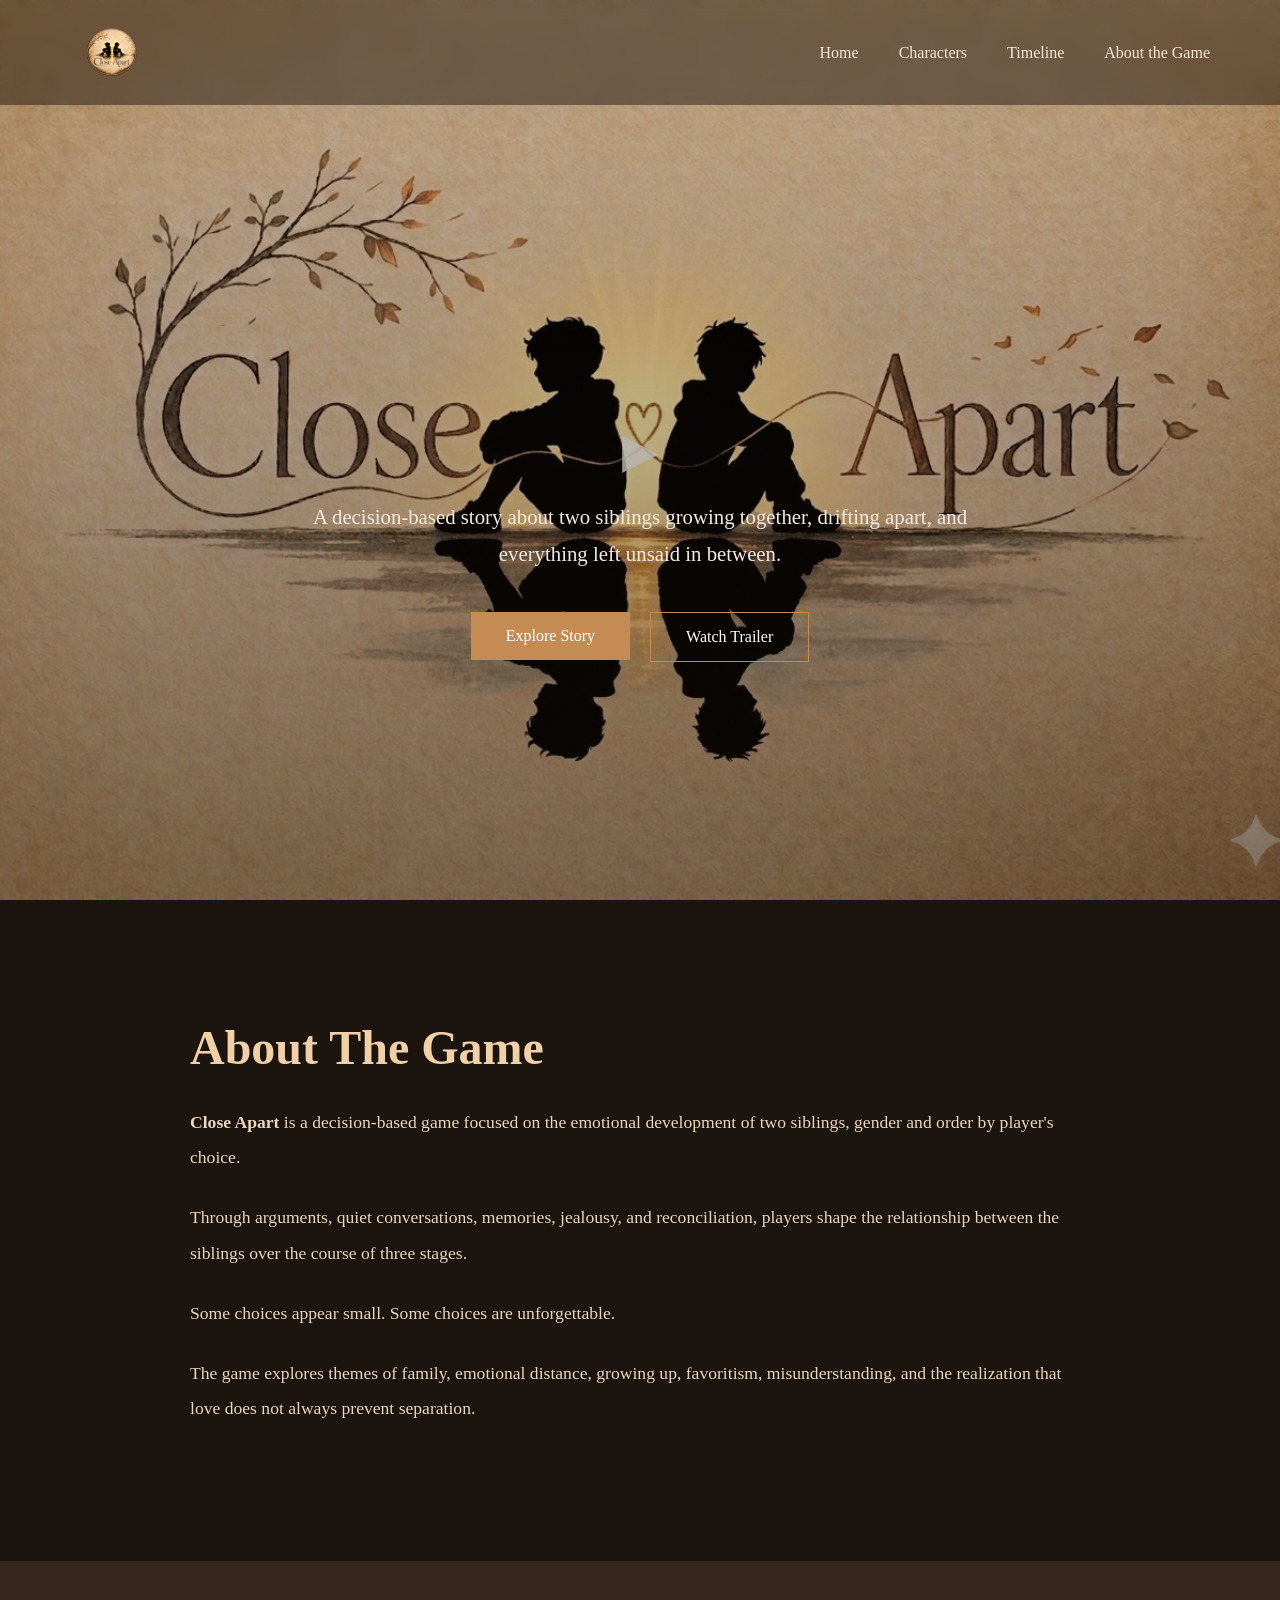
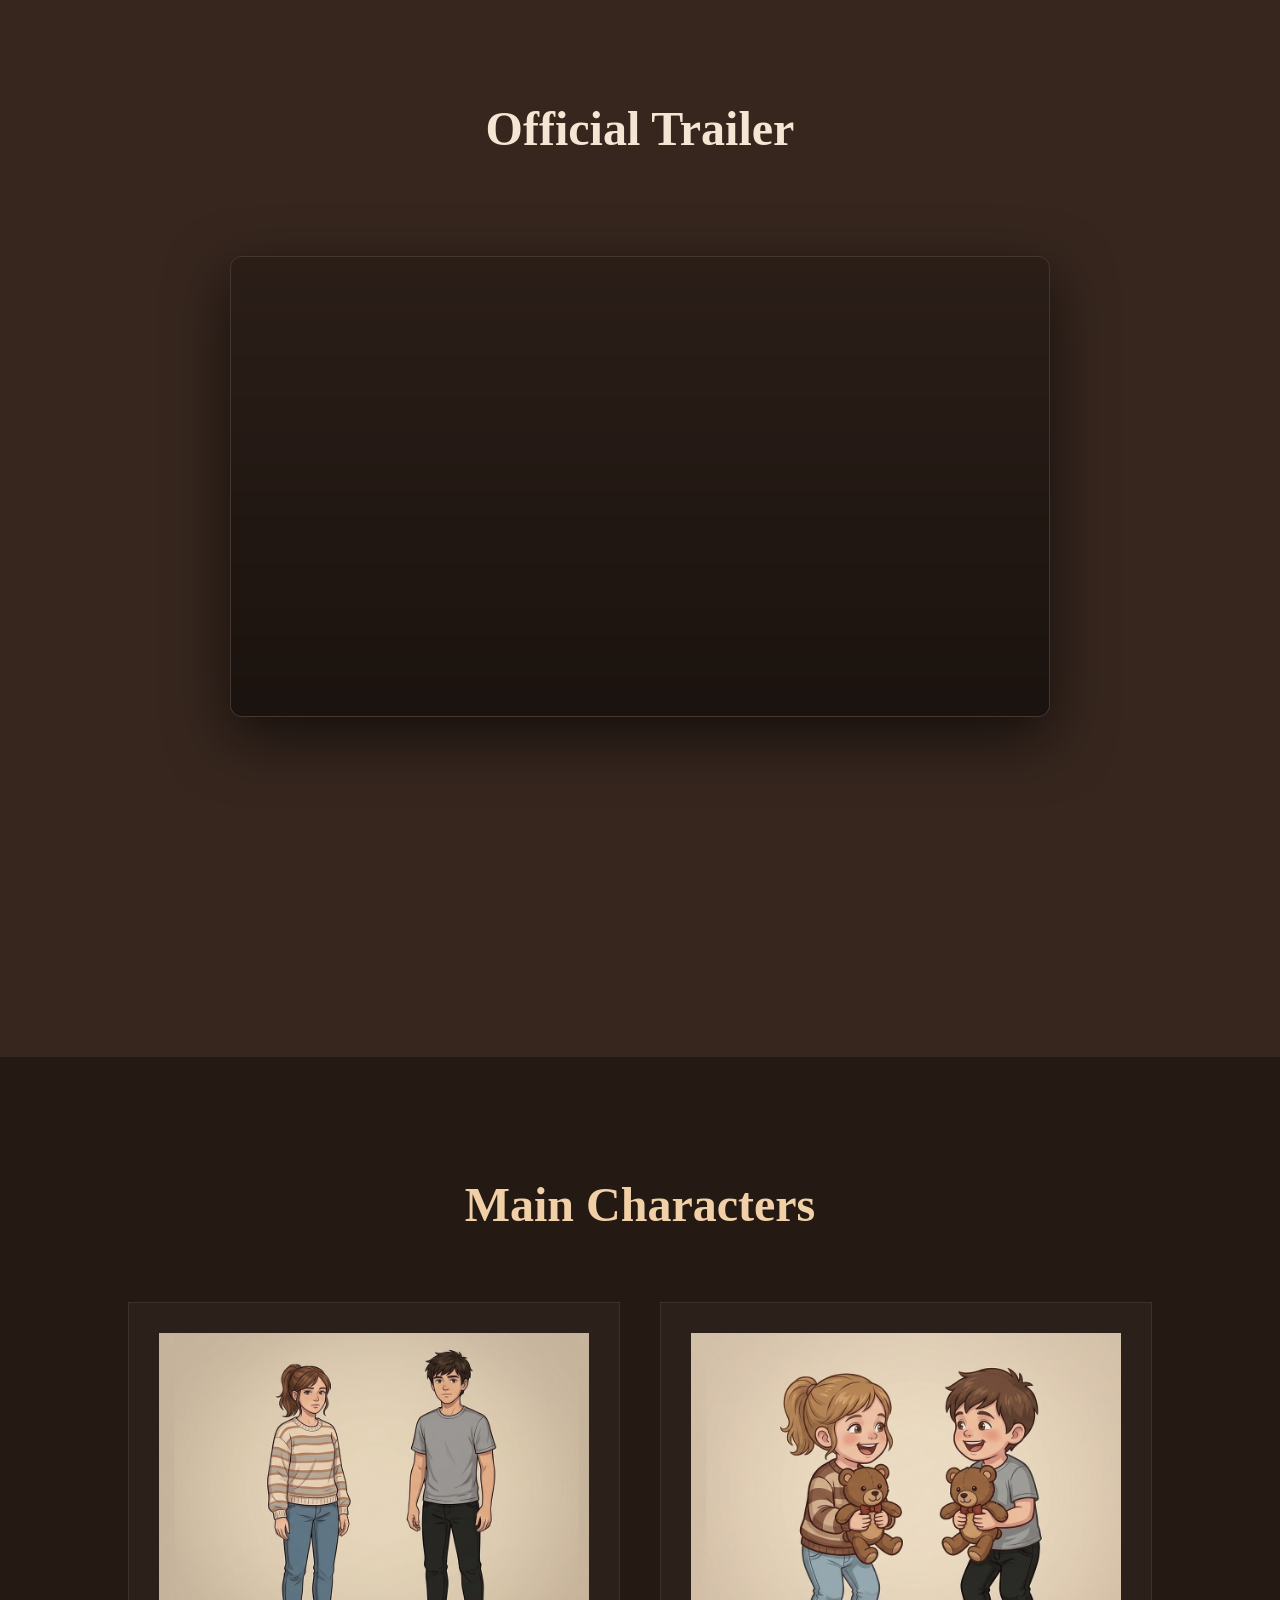
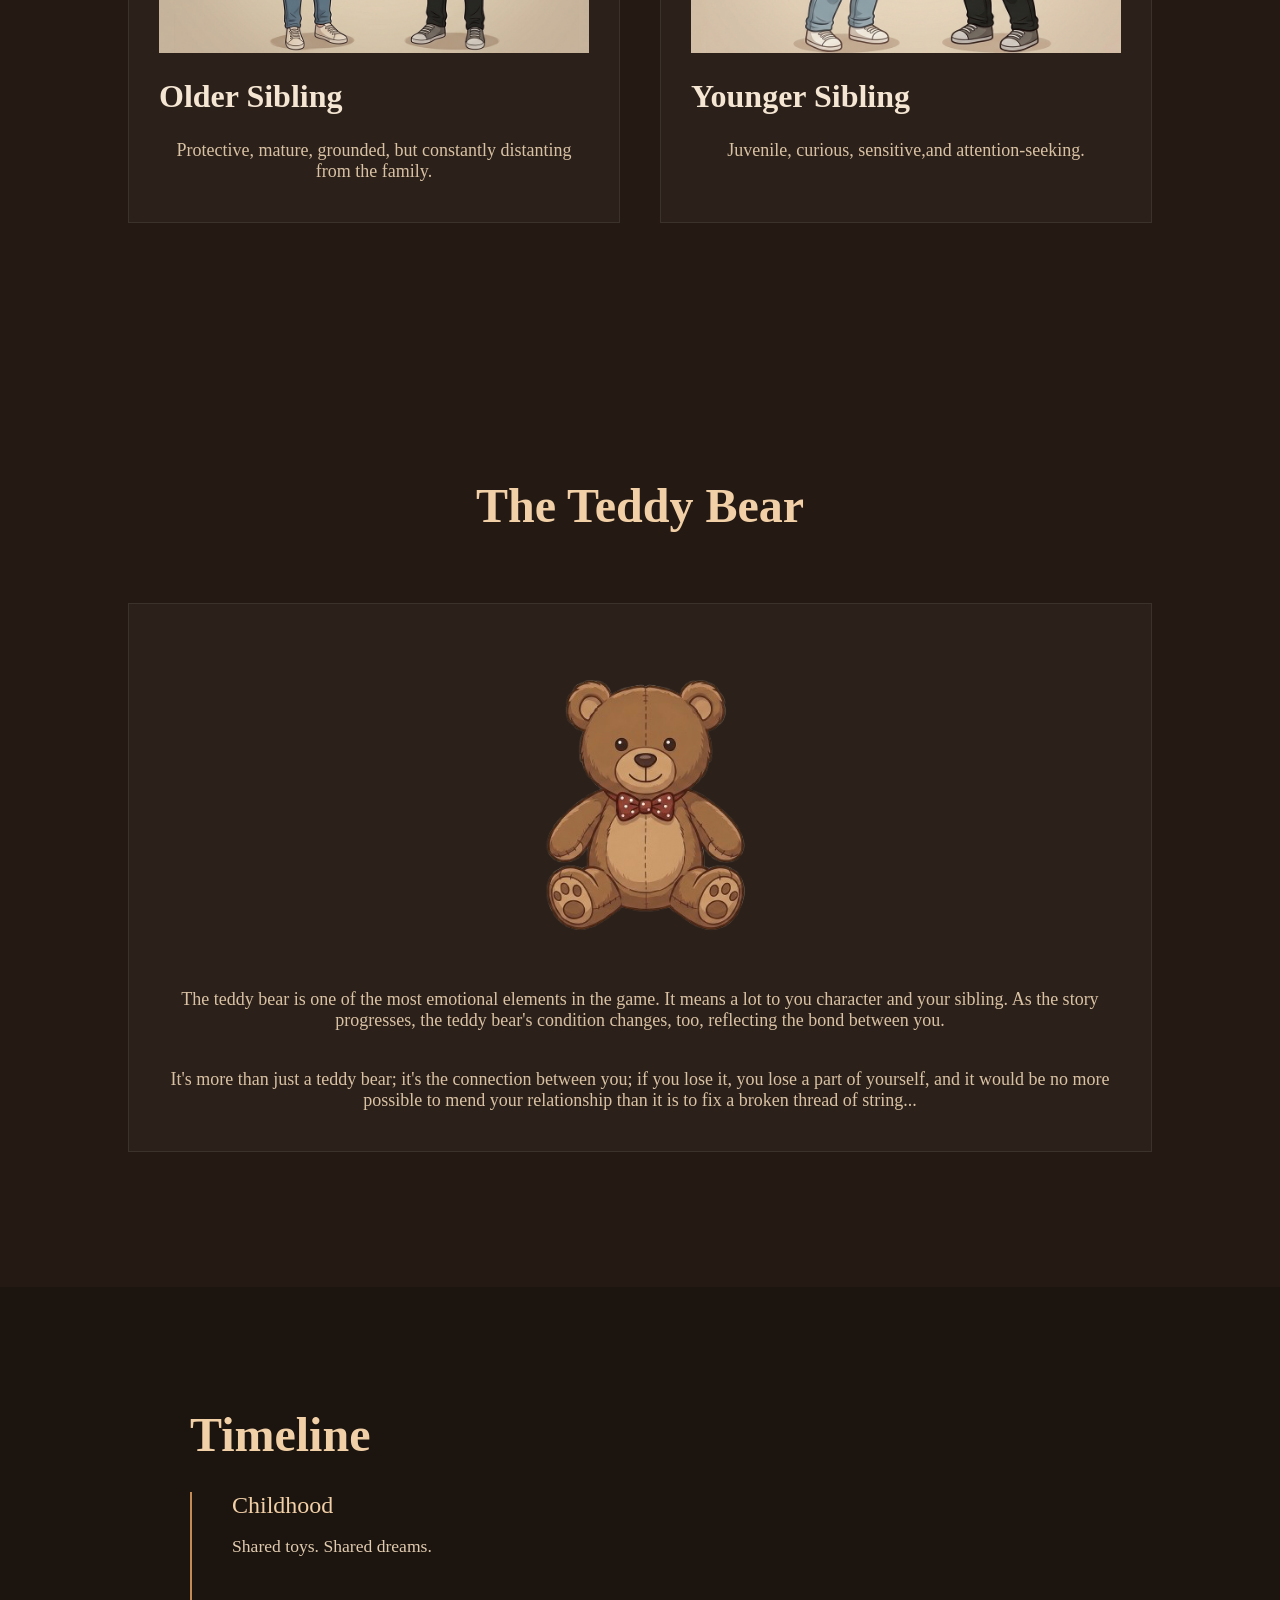
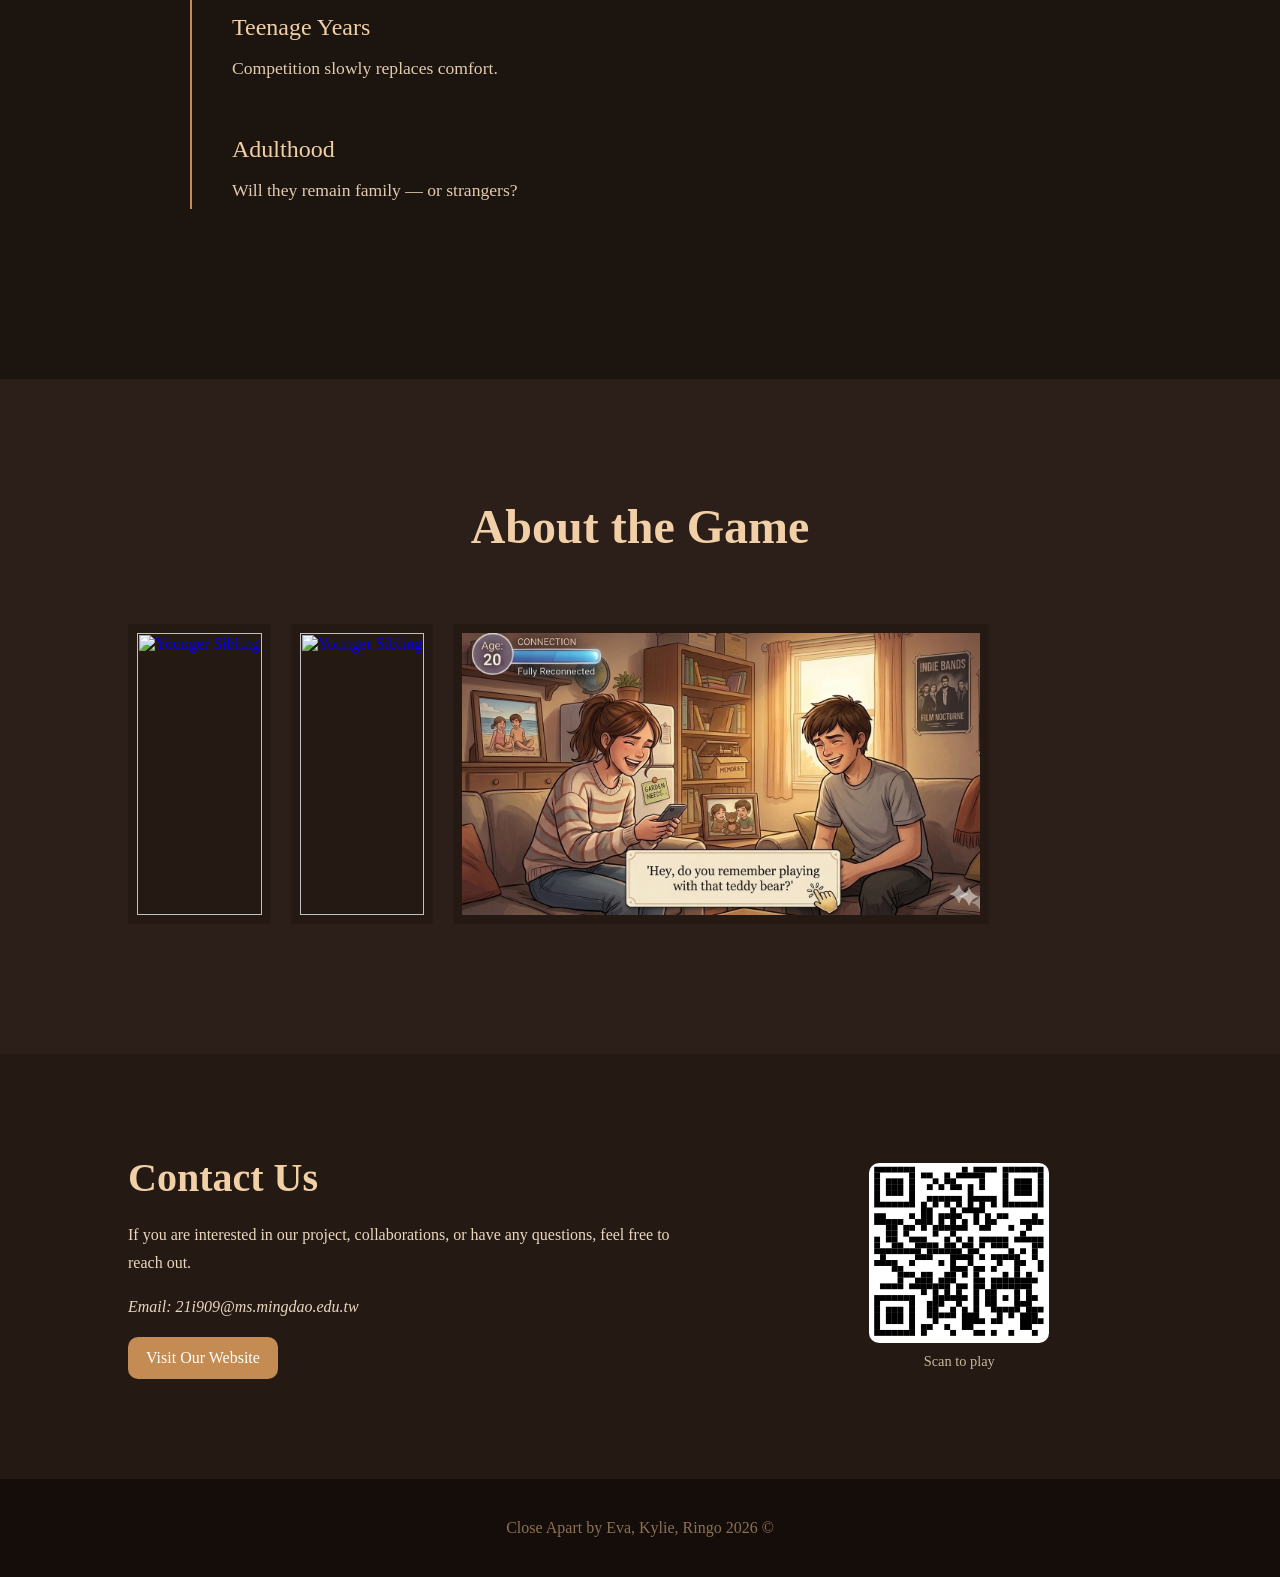
==== index.html @ 7a486426 "Fresh start" ====
<html>
<head>
    <title>Close Apart | A Dream Work</title>
    <link href="css/main.css" rel="stylesheet">
</head>

<body>

    <!-- Navigation -->

    <header>

        <nav class="navbar">

            <div class="logo">
                <img src="images/logo.png" alt="Close Apart" id="logoimage" />
            </div>

            <ul class="nav-links">
                <li><a href="index.html">Home</a></li>
                <li><a href="Characters.html">Characters</a></li>
                <li><a href="Timeline.html">Timeline</a></li>
                <li><a href="Gallery.html">About the Game</a></li>
            </ul>

        </nav>

    </header>


    <!-- Hero Section -->

    <section class="hero">

        <!-- Banner Background -->
            <img src="images/Home-Banner.png" alt="Close Apart Banner" id="hero-img">

        <div class="hero-overlay"></div>

        <div class="hero-content">

            <p id="p1">
                A decision-based story about two siblings growing together,
                drifting apart, and everything left unsaid in between.
            </p1>

            <div class="hero-buttons">
                <a href="Characters.html">
                    <button>Explore Story</button>
                </a>
                <a href="#trailer-section">
                    <button class="secondary-button">Watch Trailer</button>
                </a>
            </div>

        </div>

    </section>


    <!-- About Section -->

    <section class="about-section" id="about">

        <div class="section-content">

            <h2>About The Game</h2>

            <p>
                <strong>Close Apart</strong> is a decision-based game focused
                on the emotional development of two siblings, gender and order by player's choice.
            </p>

            <p>
                Through arguments, quiet conversations, memories, jealousy,
                and reconciliation, players shape the relationship between
                the siblings over the course of three stages.
            </p>

            <p>
                Some choices appear small.
                Some choices are unforgettable.
            </p>

            <p>
                The game explores themes of family, emotional distance,
                growing up, favoritism, misunderstanding, and the
                realization that love does not always prevent separation.
            </p>

        </div>

    </section>

     <!-- Trailer Section -->

    <section class="trailer-section">
        <section id="trailer-section">  

        <div class="trailer-section-title">
            <h2>Official Trailer</h2>
        </div>

        <div class="trailer-placeholder">
            <iframe 
                src="https://www.youtube.com/embed/hvcnCkybWXM?autoplay=1&mute=1&loop=1&playlist=hvcnCkybWXM"
                title="Close Apart Trailer"
                frameborder="0"
                allow="autoplay; fullscreen; encrypted-media"
                allowfullscreen>
            </iframe>
        </div>

        <div class="play-button">▶</div>
        </section>
    </section>


    <!-- Characters Section -->

    <section class="characters-section" id="characters">

        <div class="section-title">
            <h2>Main Characters</h2>
        </div>

        <div class="character-grid">

            <a href="Characters.html" class="character-card">
                <div class="character-image">
                    <img src="images/older-sibling.png" alt="Older Sibling" div id="siblingimages">
                </div>

                <h3>Older Sibling</h3>

                <p>
                    Protective, mature, grounded, but constantly distanting from the family.
                </p>
            </a>
            
            <a href="Characters.html" class="character-card">
                <div class="character-image">
                    <img src="images/younger-sibling.png" alt="Younger Sibling" id="siblingimages">
                </div>

                <h3>Younger Sibling</h3>

                <p>
                    Juvenile, curious, sensitive,and attention-seeking.
                </p>
            </a>
        </div>

    </section>

    <!-- Items Section -->

    <section class="characters-section" id="characters">

        <div class="section-title">
            <h2>The Teddy Bear</h2>
        </div>

        <div class="character-grid">

            <div class="character-card">
                <div class="character-image">
                    <img src="images/Teddy-bear.png" alt="Teddy Bear" id="teddybear">
                </div>

                <p>
                    The teddy bear is one of the most emotional elements in the game. It means a lot to you character and your sibling. 
                    As the story progresses, the teddy bear&apos;s condition changes, too, reflecting the bond between you. 
                
                </p>
                <br>
                <p>
                    It&apos;s more than just a teddy bear; it&apos;s the connection between you; if you lose it, you lose a part of yourself,
                    and it would be no more possible to mend your relationship than it is to fix a broken thread of string... 
                </p>
            </div>

        </div>

    </section>


    <!-- Timeline Section -->

    <section class="timeline-section" id="timeline">

        <div class="section-content">

            <h2>Timeline</h2>

            <div class="timeline-container">

                <div class="timeline-item">
                    <span>Childhood</span>
                    <p>Shared toys. Shared dreams.</p>
                </div>

                <div class="timeline-item">
                    <span>Teenage Years</span>
                    <p>Competition slowly replaces comfort.</p>
                </div>

                <div class="timeline-item">
                    <span>Adulthood</span>
                    <p>Will they remain family &mdash; or strangers?</p>
                </div>

            </div>

        </div>

    </section>

    <!-- Gallery Section -->
    <div class="gallery">
    <a href="Gallery.html">
    <section class="gallery-section" id="gallery">

        <div class="section-title">
            <h2>About the Game</h2>
        </div>

        <div class="gallery-grid">
            <div class="gallery-item">
                <img src="images/Gallery1.png" alt="Younger Sibling" id="galleryimages">
            </div>
            <div class="gallery-item">
                <img src="images/Gallery2.png" alt="Younger Sibling" id="galleryimages">
            </div>
            <div class="gallery-item">
                <img src="images/Gallery3.png" alt="Younger Sibling" id="galleryimages">
            </div>

    </section>
    </a>
    </div>

    <section class="contact-section">

    <div class="contact-container">

        <!-- Left: Text -->
        <div class="contact-info">
            <h2>Contact Us</h2>

            <p>
                If you are interested in our project, collaborations, or have any questions,
                feel free to reach out.
            </p>

            <p class="contact-email">
                Email: 21i909@ms.mingdao.edu.tw
            </p>

            <a href="index.html" class="button">
                Visit Our Website
            </a>
        </div>

        <!-- Right: QR Code -->
        <div class="contact-qr">
            <img src="images/QR-Code.png" alt="QR Code">
            <p>Scan to play</p>
        </div>

    </div>

</section>

    <!-- Footer -->

    <footer>
        <p>Close Apart by Eva, Kylie, Ringo 2026 &copy;</p>
    </footer>
</body>
</html>
---- css/main.css ----
/* Reset */

* {
    margin: 0;
    padding: 0;
    box-sizing: border-box;
}

html {
    scroll-behavior: smooth;
}


/* Body */

body {
    background-color: #1b140f;
    color: #f4e6d3;
    font-family: "Didot", serif;
    overflow-x: hidden;
}


/* Navigation */

header {
    position: fixed;
    width: 100%;
    z-index: 1000;

    background: rgba(20, 12, 8, 0.45);
    backdrop-filter: blur(8px);
}

.navbar {
    display: flex;
    justify-content: space-between;
    align-items: center;

    padding: 25px 70px;
}

#logoimage {
    height: 55px;
    width: 180px;
    width: auto;
    display: block;
    object-fit: cover;
    object-position: left;
}

.nav-links {
    display: flex;
    gap: 40px;
    list-style: none;
}

.nav-links a {
    color: #f4e6d3;
    text-decoration: none;
    transition: 0.3s;
    font-size: 1rem;
}

.nav-links a:hover {
    color: #8f704a;
}


/* Hero Section */

.hero {
    position: relative;
    width: 100%;
    height: 100%;
    overflow: hidden;
    margin-top: 0;
}

#hero-img {
    position: absolute;

    top: 0;
    left: 0;

    width: 100%;
    height: 100%;

    object-fit:cover;
    
}

.hero-overlay {
    position: absolute;
    inset: 0;

    width: 100%;
    height: 100%;

    background: linear-gradient(
        rgba(24, 14, 9, 0.15),
        rgba(24, 14, 9, 0.45)
    );

    z-index: 1;
}

.hero-content {
    position: relative;
    z-index: 2;

    height: 100%;

    display: flex;
    flex-direction: column;
    justify-content: center;
    align-items: center;

    text-align: center;

    padding: 20px;
}

.hero-content h1 {
    font-size: 6rem;
    margin-bottom: 25px;
    letter-spacing: 5px;
}

.hero-content p {
    max-width: 700px;

    font-size: 1.3rem;
    line-height: 1.8;

    color: #f3ebe1;

    margin-bottom: 40px;

}

.hero-content #p1 {
    margin-top: 260px;

}

.hero-buttons {
    display: flex;
    gap: 20px;
}

button {
    padding: 15px 35px;

    border: none;

    background-color: #c48b52;
    color: white;

    cursor: pointer;

    transition: 0.3s;

    font-size: 1rem;
    font-family: "Didot", serif;
}

button:hover {
    background-color: #ddb27c;
}

.secondary-button {
    background-color: transparent;
    border: 1px solid #c48b52;
}

.secondary-button:hover {
    background-color: rgba(196, 139, 82, 0.15);
}


/* General Sections */

section {
    padding: 120px 10%;
}

.section-title {
    text-align: center;
    margin-bottom: 70px;
}

.section-title h2,
.section-content h2 {
    font-size: 3rem;
    margin-bottom: 30px;
    color: #f2d0a7;
}

.section-content {
    max-width: 900px;
    margin: auto;
}

.section-content p {
    font-size: 1.1rem;
    line-height: 2;

    color: #ead7bf;

    margin-bottom: 25px;
}


/* Character Section */

.characters-section {
    background-color: #241913;
}

.character-grid {
    display: grid;

    grid-template-columns: repeat(auto-fit, minmax(300px, 1fr));

    gap: 40px;
}

.character-card {
    background-color: rgba(255,255,255,0.03);

    padding: 30px;

    border: 1px solid rgba(255,255,255,0.08);

    transition: 0.3s;

    text-decoration: none;
    
    margin-bottom: 15px;
}

.character-card:hover {
    transform: translateY(-8px);
}

#siblingimages {
    width: 100%;
    height: 100%;
    object-fit: cover;
    height: 320px;
    margin-bottom: 25px;
}

.character-grid p{
    padding: 10px;
    font-size: 18px;
    text-align: center; 
}

#teddybear {
    width: 100%;
    height: 100%;
    object-fit: contain;
    height: 320px;
    margin-bottom: 25px;
}

.character-card h3 {
    font-size: 2rem;
    margin-bottom: 15px;
    color: #f4e6d3;
}

.character-card p {
    color: #d9c2a4;
}

.background- {
    display: grid;

    grid-template-columns: repeat(auto-fit, minmax(200px, 1fr));

    gap: 100px;
}


/* Timeline */

.timeline-container {
    border-left: 2px solid #c48b52;
    padding-left: 40px;
}

.timeline-item {
    margin-bottom: 50px;
}

.timeline-item span {
    font-size: 1.5rem;
    color: #f2d0a7;
}

.timeline-item p {
    margin-top: 10px;
    color: #e2ccb0;
}


/* Trailer */

.trailer-section {
    background-color: #36261e;
    margin-top: -10px;
}

.trailer-section-title {
    text-align: center;
    margin-top: -100px;
    font-size: 2rem;

}

.trailer-placeholder {
    max-width: 900px;
    margin: 100px auto;
    margin-bottom: 0px;

    aspect-ratio: 16 / 9;
    position: relative;

    box-shadow: 0 20px 60px rgba(0,0,0,0.6);
    border: 1px solid rgba(255,255,255,0.08);
    border-radius: 12px;

    overflow: hidden;
}

.trailer-placeholder video {
    width: 100%;
    height: 100%;
    object-fit: cover;
    border-radius: 10px;
}

.trailer-placeholder::after {
    content: "";
    position: absolute;
    inset: 0;

    background: linear-gradient(
        rgba(0,0,0,0.2),
        rgba(0,0,0,0.5)
    );

    pointer-events: none;
}
.play-button {
    position: absolute;
    top: 50%;
    left: 50%;
    transform: translate(-50%, -50%);

    font-size: 3rem;
    color: white;

    opacity: 0.8;
    transition: 0.3s;
}

.trailer-placeholder:hover .play-button {
    opacity: 1;
    transform: translate(-50%, -50%) scale(1.1);
}


.trailer-placeholder {
    max-width: 900px;
    margin: 100px auto;
    aspect-ratio: 16 / 9;

    position: relative;
    border-radius: 12px;
    overflow: hidden;

    box-shadow: 0 20px 60px rgba(0,0,0,0.6);
}

/* Make iframe behave like video */
.trailer-placeholder iframe {
    width: 100%;
    height: 100%;
    border: none;
}

/* Gallery */

a {
    text-decoration: none;
}

.gallery{
    background-color: #2c1f19;
}

.gallery-grid {
    display: flex;

    gap: 20px;

    overflow-x: auto;
    overflow-y: hidden;

    padding-bottom: 10px;

    scroll-behavior: smooth;

    background-color: #2c1f19;
}

.gallery-item {
    height: 300px;

    flex-shrink: 0;

    display: flex;
    align-items: center;
    justify-content: center;

    background-color: #241913;

    border: 1px solid rgba(59, 46, 37, 0.08);

    padding: 8px;

    transition: 0.3s;
}

.gallery-item:hover {
    transform: scale(1.02);
}

#galleryimages {
    height: 100%;
    width: auto;

    object-fit: contain;

    display: block;
}

/* CONTACT SECTION */

.contact-section {
    padding: 100px 10%;
    background-color: #241913;
}

.contact-container {
    display: grid;
    grid-template-columns: 1.5fr 1fr;
    gap: 60px;
    align-items: center;
}

/* LEFT SIDE */

.contact-info h2 {
    font-size: 2.5rem;
    margin-bottom: 20px;
    color: #f2d0a7;
}

.contact-info p {
    line-height: 1.8;
    margin-bottom: 15px;
    color: #ead7bf;
}

.contact-email {
    margin-bottom: 25px;
    font-style: italic;
}

/* BUTTON */

.contact-info .button {
    background-color: #c48b52;
}

.contact-info .button:hover {
    background-color: #ddb27c;
}

/* RIGHT SIDE */

.contact-qr {
    text-align: center;
}

.contact-qr img {
    width: 180px;
    border-radius: 10px;
    margin-bottom: 10px;
}

.contact-qr p {
    font-size: 0.9rem;
    color: #cbb79c;
}

/* Footer */

footer {
    padding: 40px;

    text-align: center;

    background-color: #140d09;

    color: #8d7154;
}


/* Responsive */

@media (max-width: 768px) {

    .navbar {
        flex-direction: column;
        gap: 20px;

        padding: 20px;
    }

    .nav-links {
        gap: 20px;
        flex-wrap: wrap;
        justify-content: center;
    }

    .hero-content h1 {
        font-size: 4rem;
    }

    .hero-content p {
        font-size: 1rem;
    }

    .hero-buttons {
        flex-direction: column;
    }

}
.button {
  color: #ffffff;
  border: none;
  padding: 12px 18px;
  border-radius: 10px;
  font-weight: 500;
  cursor: pointer;
  transition: all 0.2s ease;
  text-decoration: none;
  display: inline-block;
}
.button.red {
  background-color: #e74c3c;
}

.button.blue {
  background-color: #3498db;
}

.button.green {
  background-color: #2ecc71;
}

.button.purple {
  background-color: #9b59b6;
}
.button:hover {
  transform: translateY(-2px);
  opacity: 0.9;
}
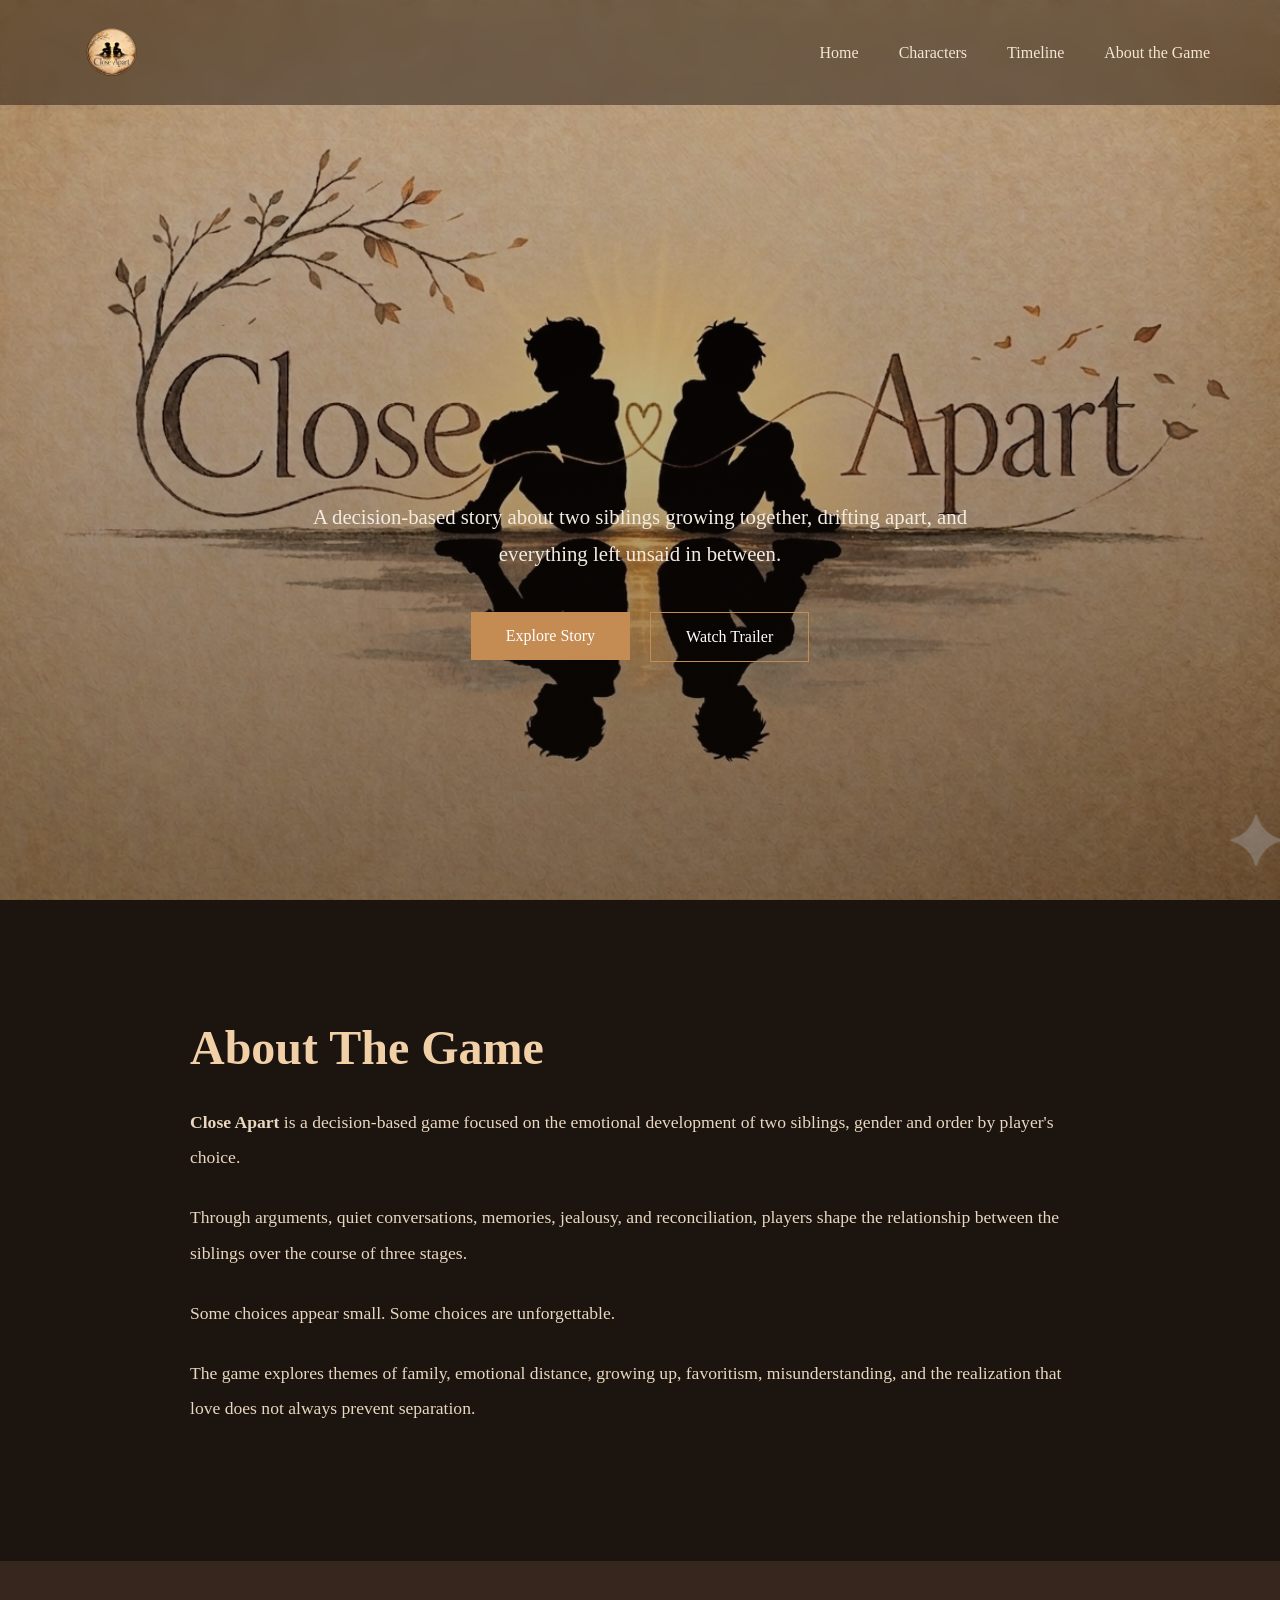
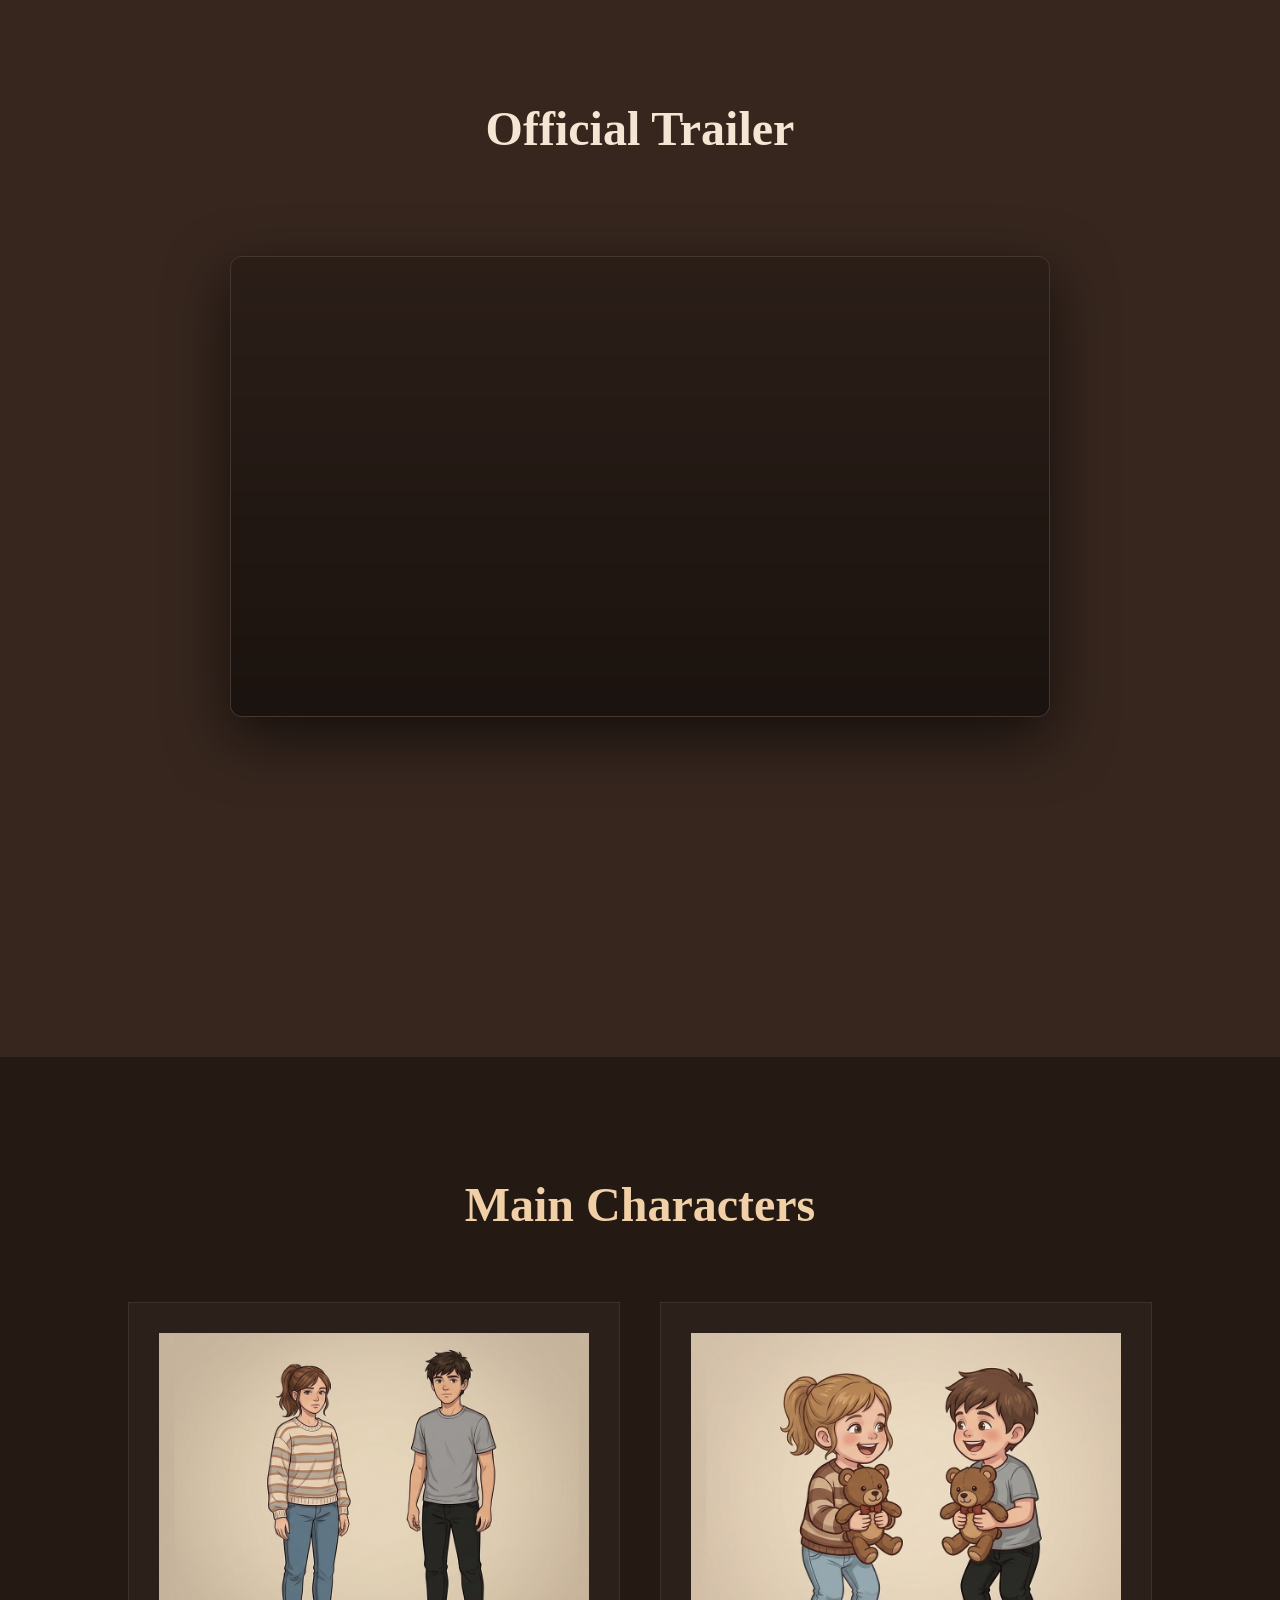
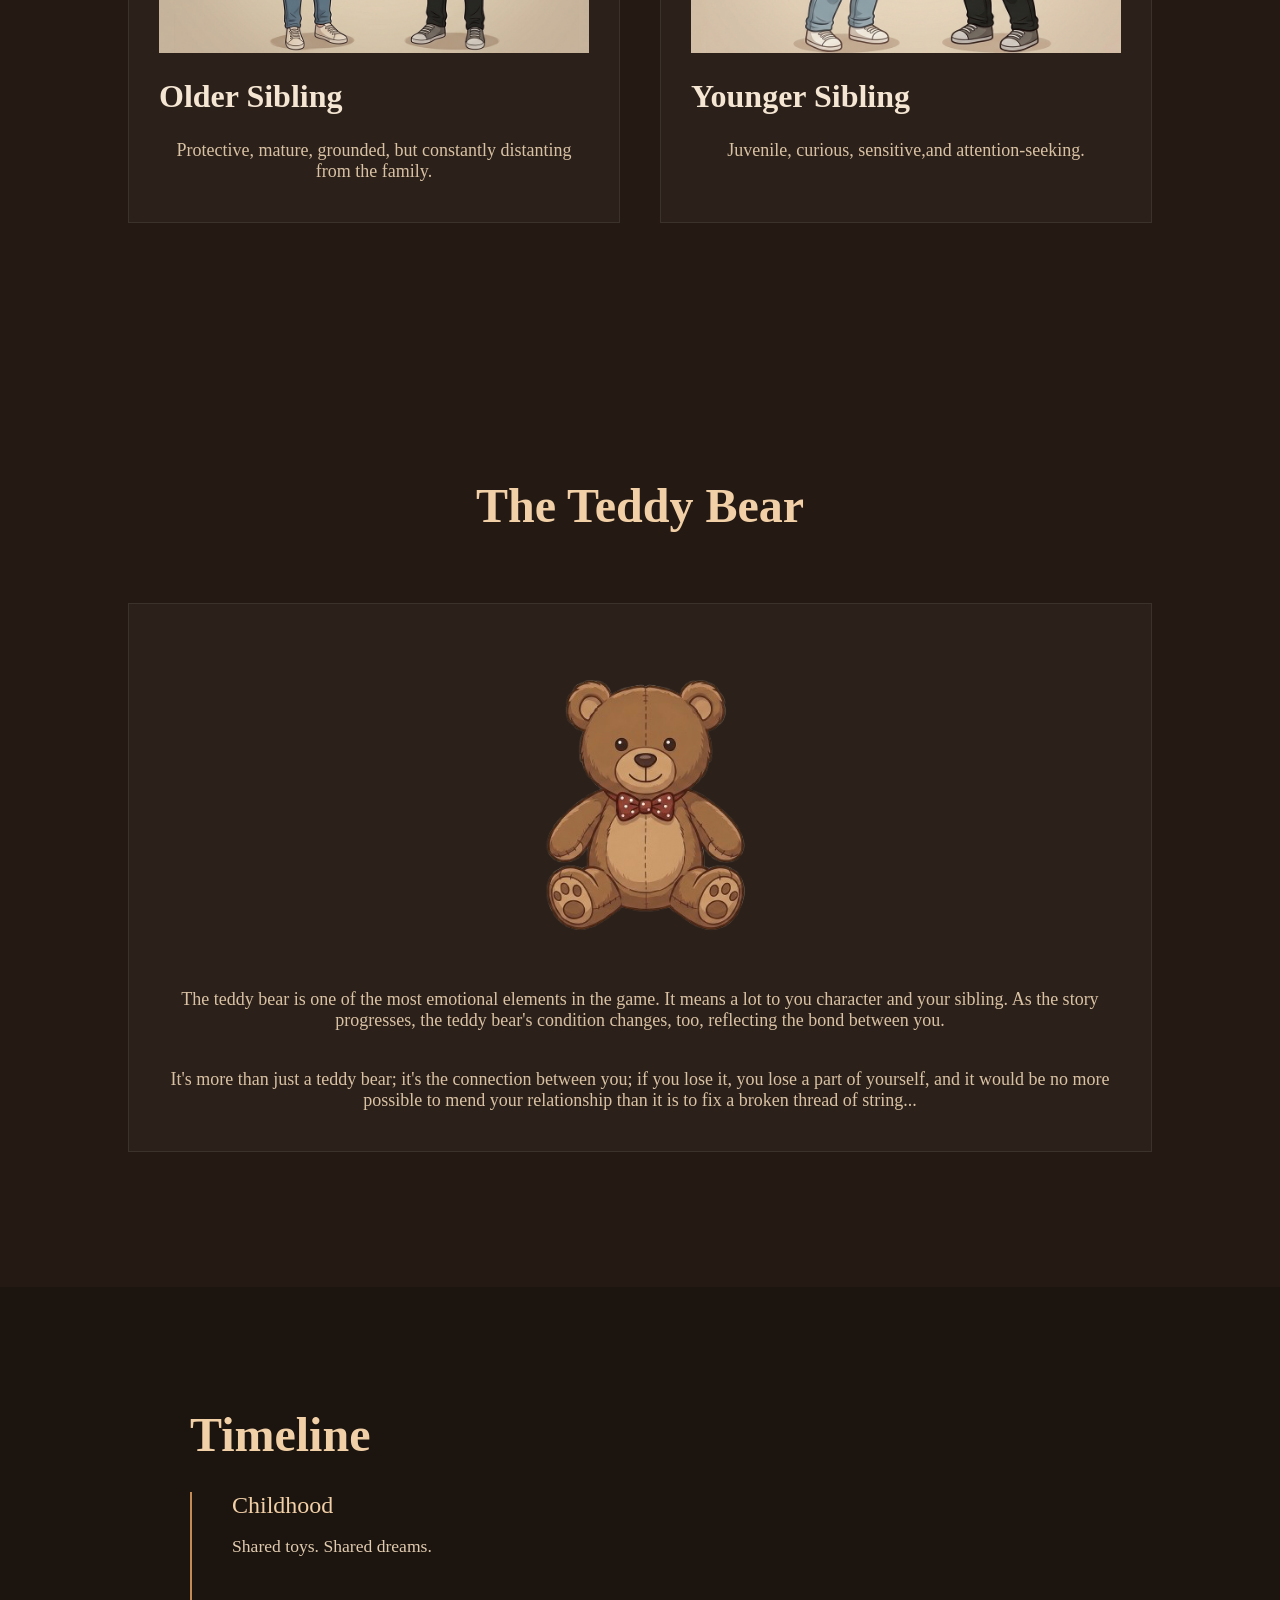
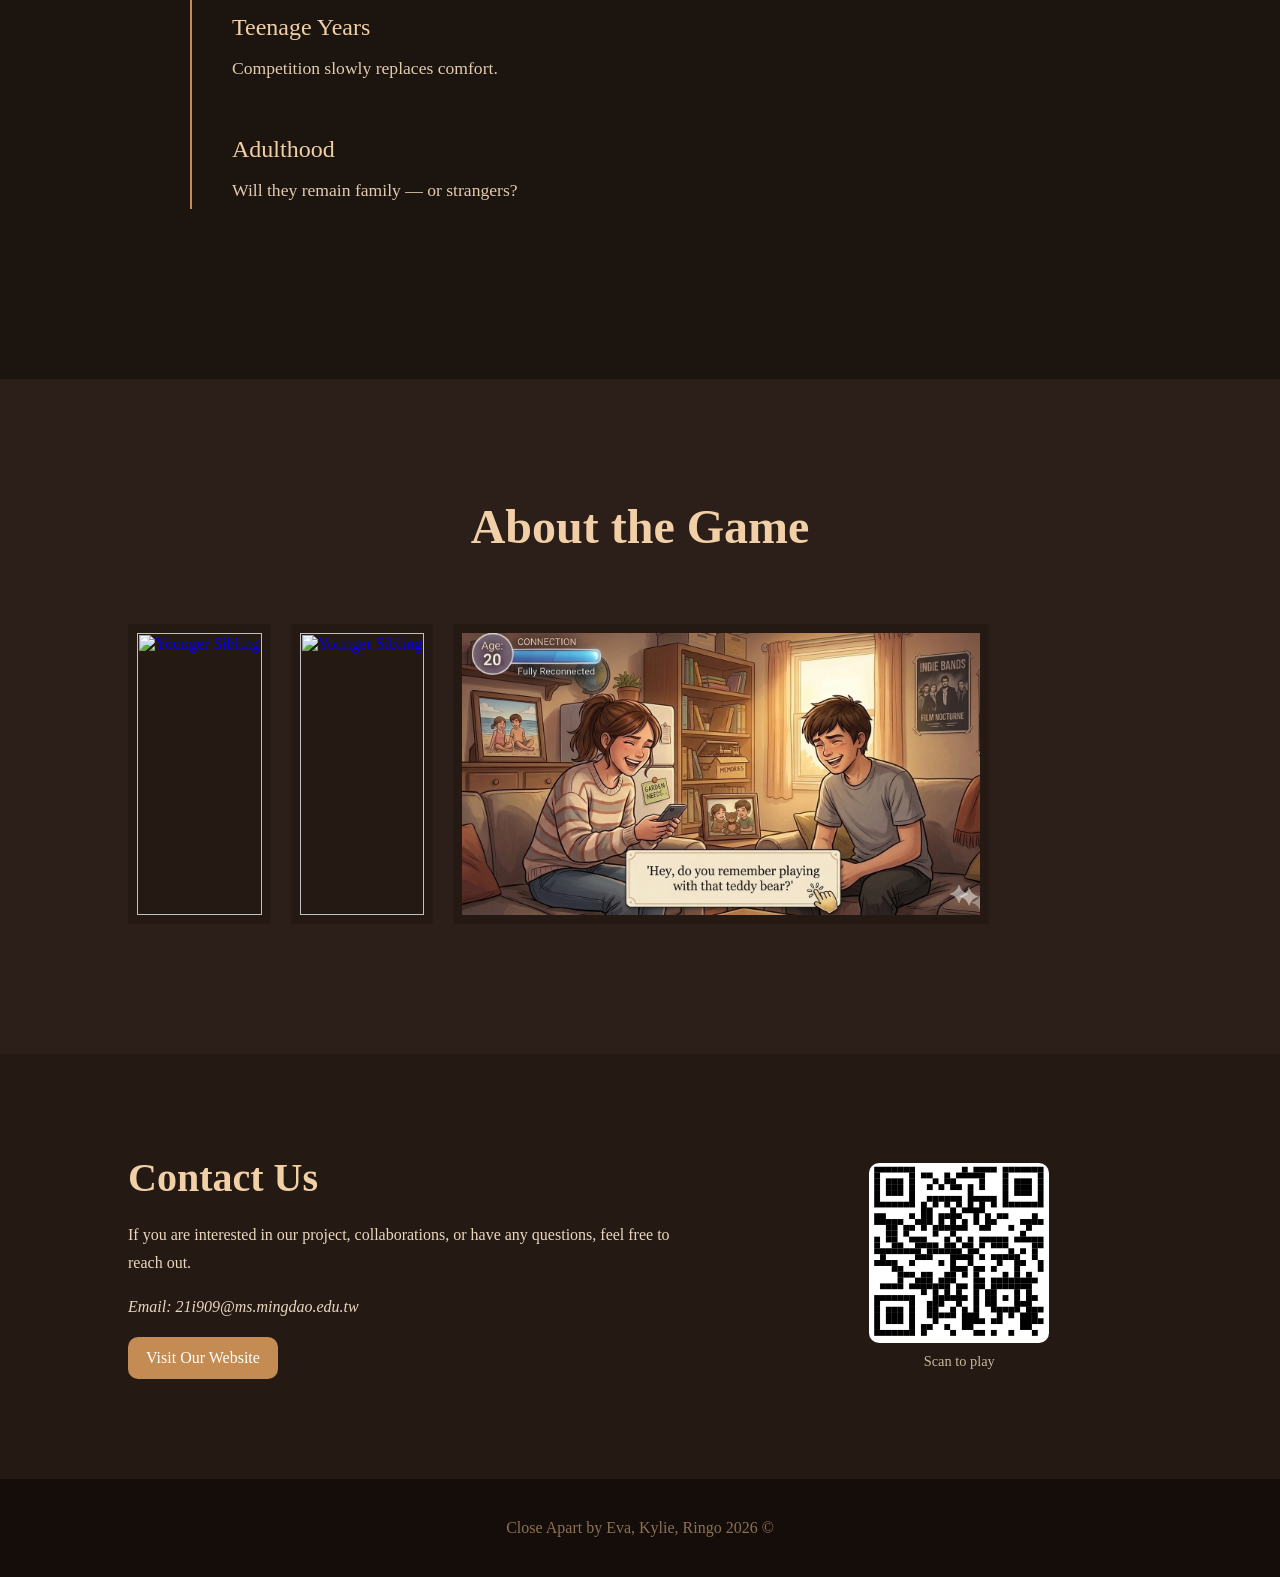
==== commit b70111f2: "removed play icon" ====
--- a/index.html
+++ b/index.html
@@ -110,8 +110,6 @@
                 allowfullscreen>
             </iframe>
         </div>
-
-        <div class="play-button">▶</div>
         </section>
     </section>
 
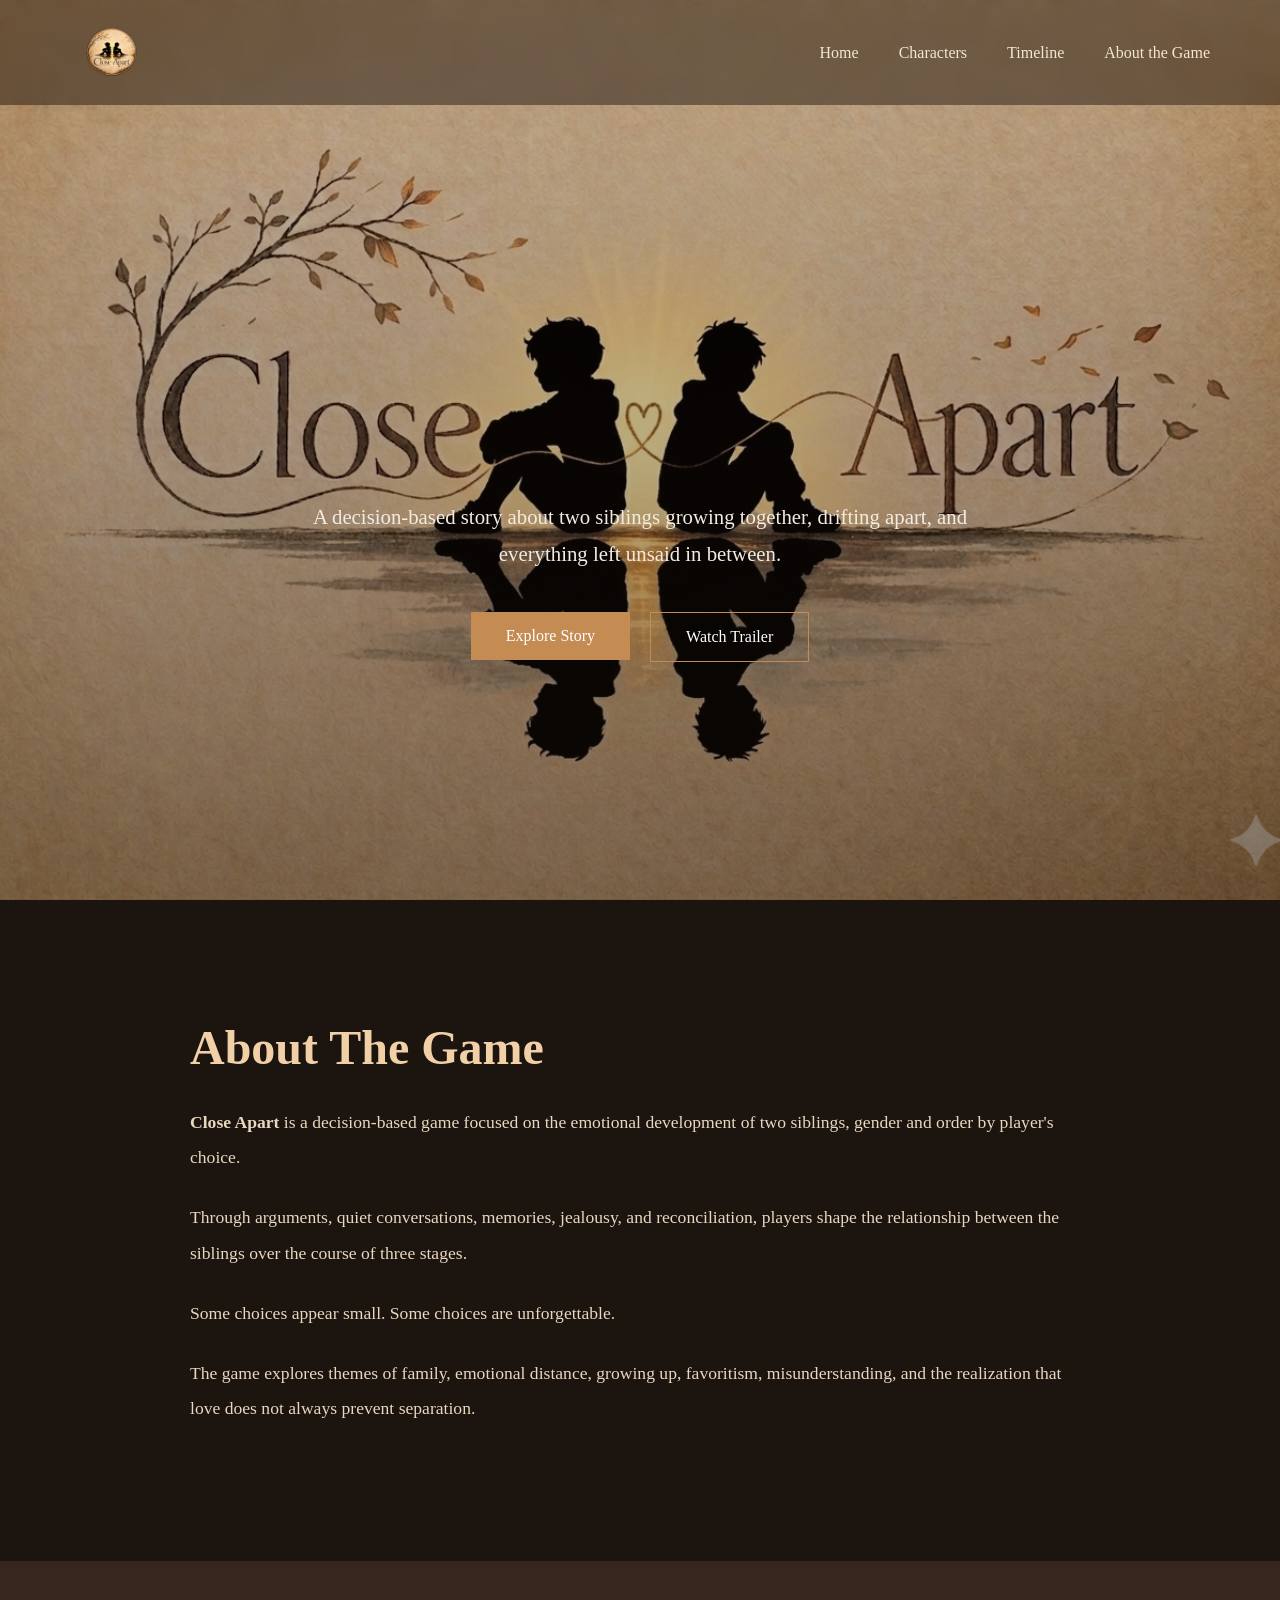
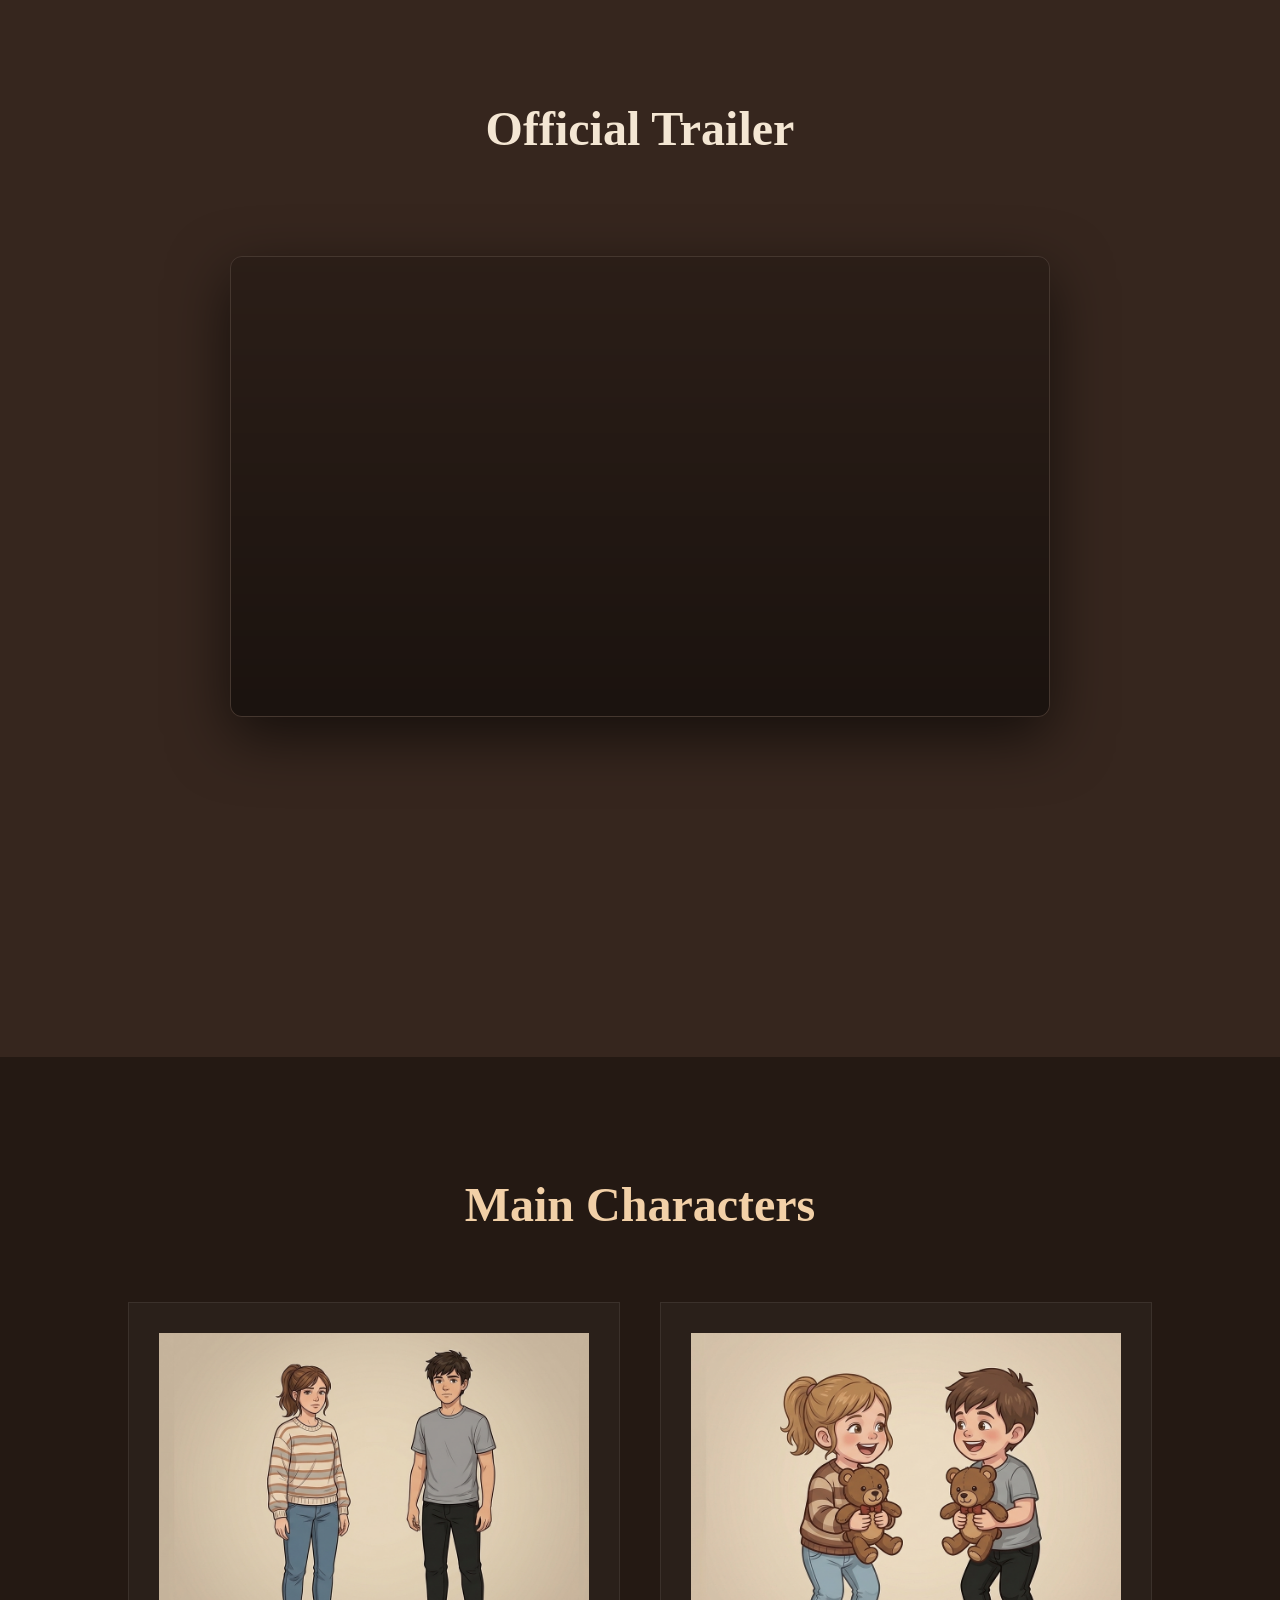
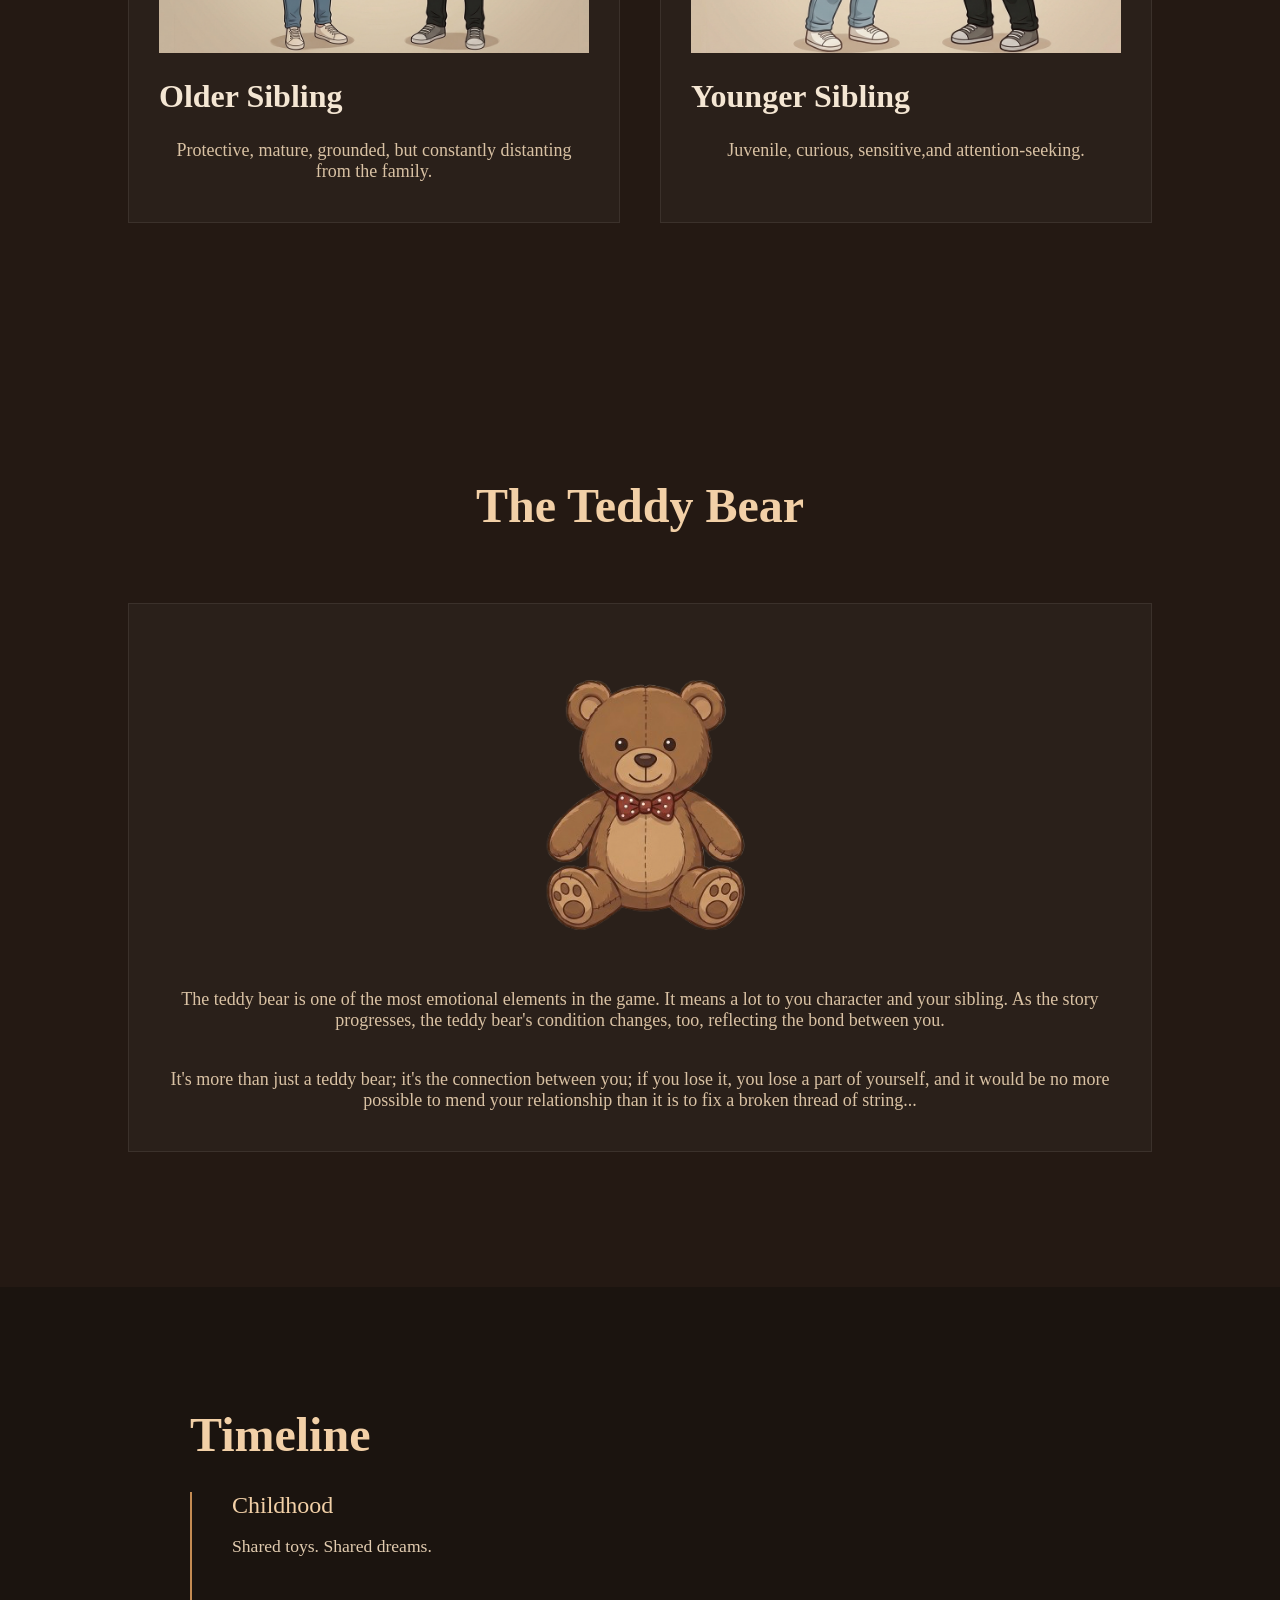
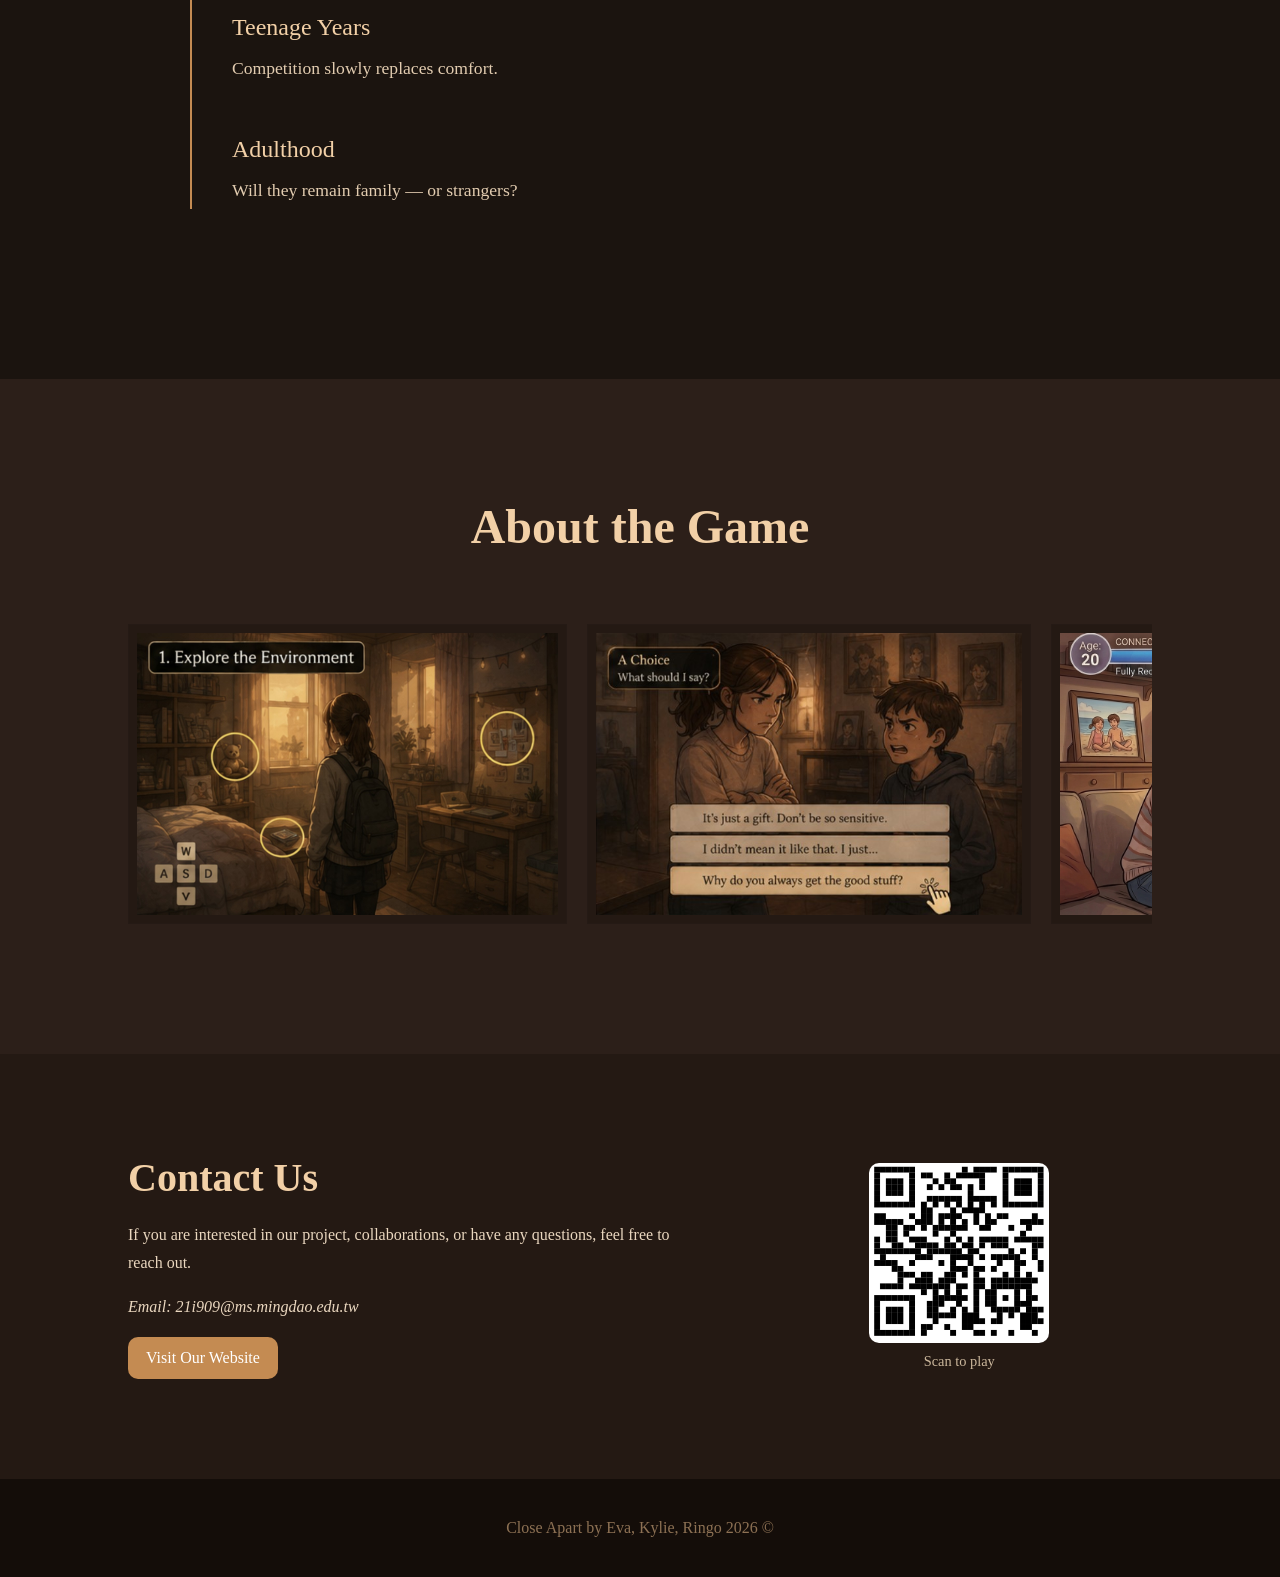
==== commit b6930345: "changed images of the home page gallery second" ====
--- a/index.html
+++ b/index.html
@@ -19,7 +19,7 @@
             <ul class="nav-links">
                 <li><a href="index.html">Home</a></li>
                 <li><a href="Characters.html">Characters</a></li>
-                <li><a href="Timeline.html">Timeline</a></li>
+                <li><a href="timeline.html">Timeline</a></li>
                 <li><a href="Gallery.html">About the Game</a></li>
             </ul>
 
@@ -225,10 +225,10 @@
 
         <div class="gallery-grid">
             <div class="gallery-item">
-                <img src="images/Gallery1.png" alt="Younger Sibling" id="galleryimages">
+                <img src="images/Breaking-Point-1.jpg" alt="Younger Sibling" id="galleryimages">
             </div>
             <div class="gallery-item">
-                <img src="images/Gallery2.png" alt="Younger Sibling" id="galleryimages">
+                <img src="images/All-Moments-4.jpg" alt="Younger Sibling" id="galleryimages">
             </div>
             <div class="gallery-item">
                 <img src="images/Gallery3.png" alt="Younger Sibling" id="galleryimages">
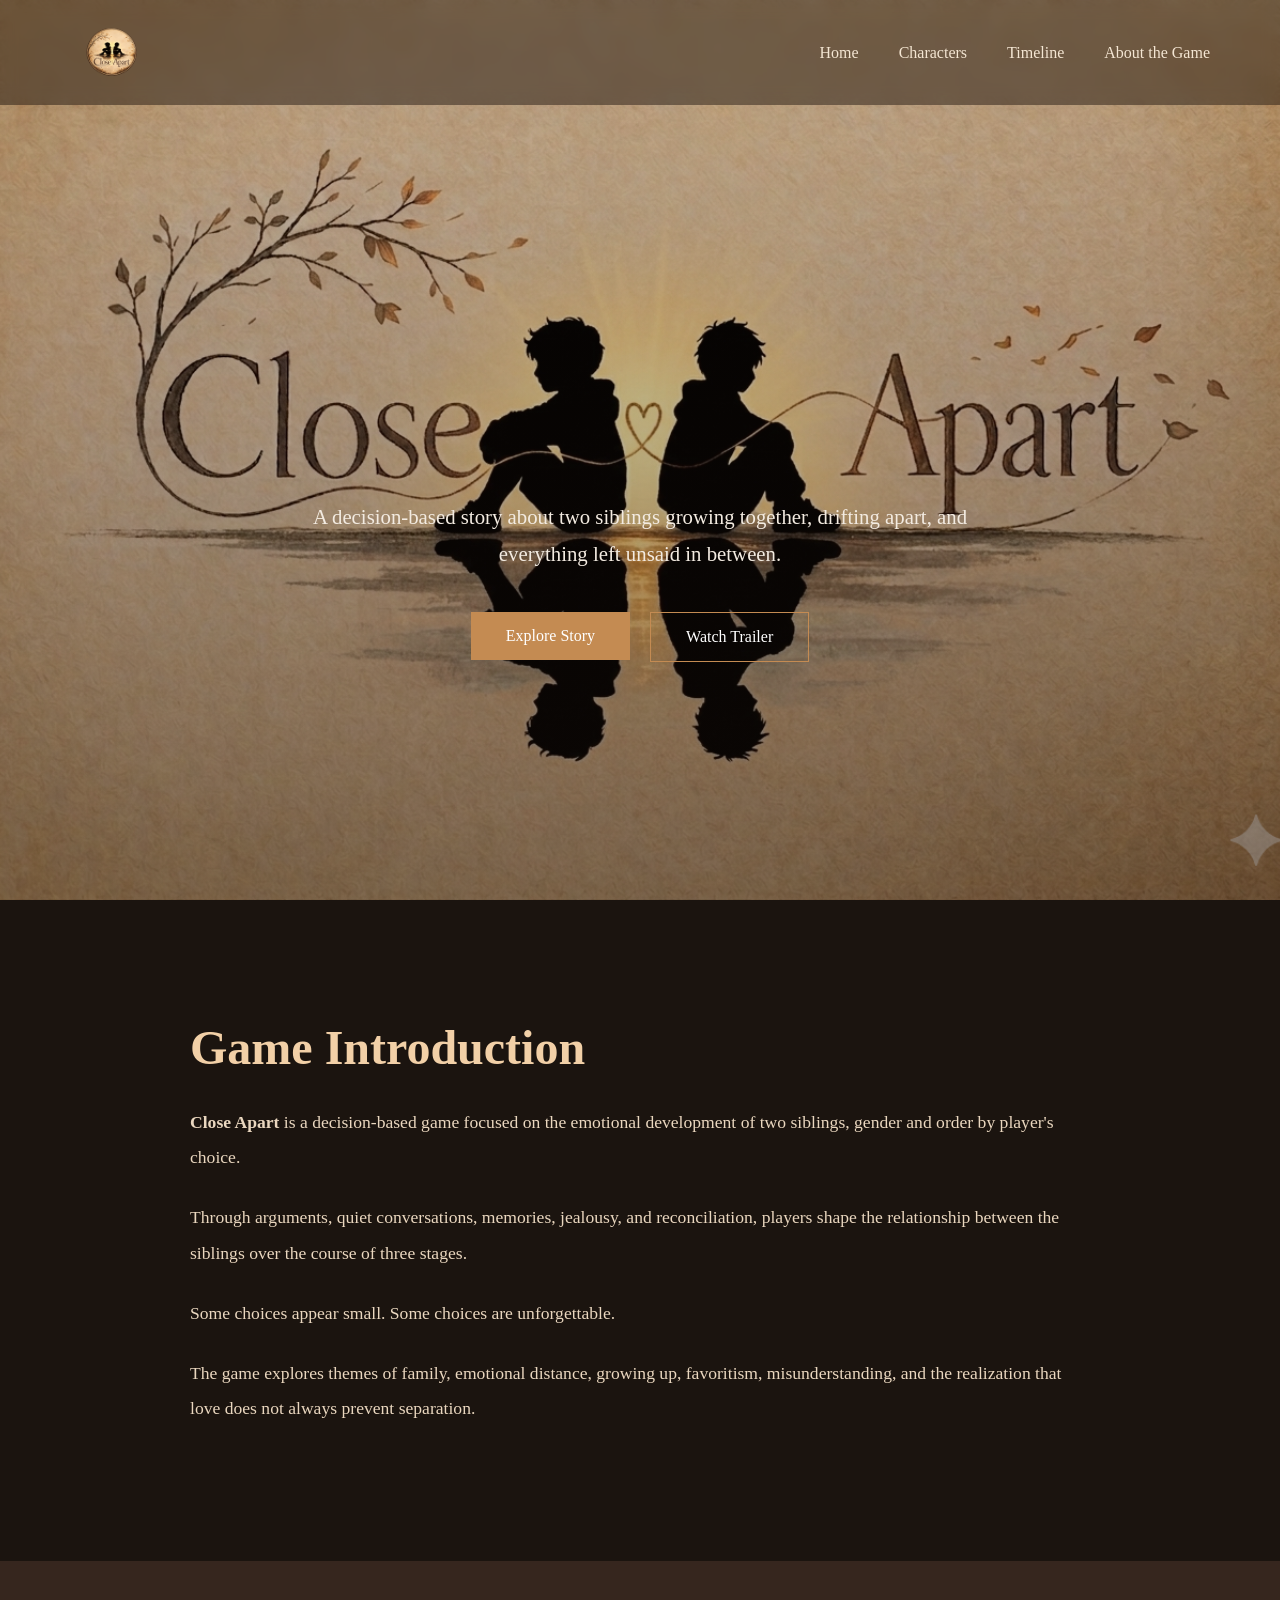
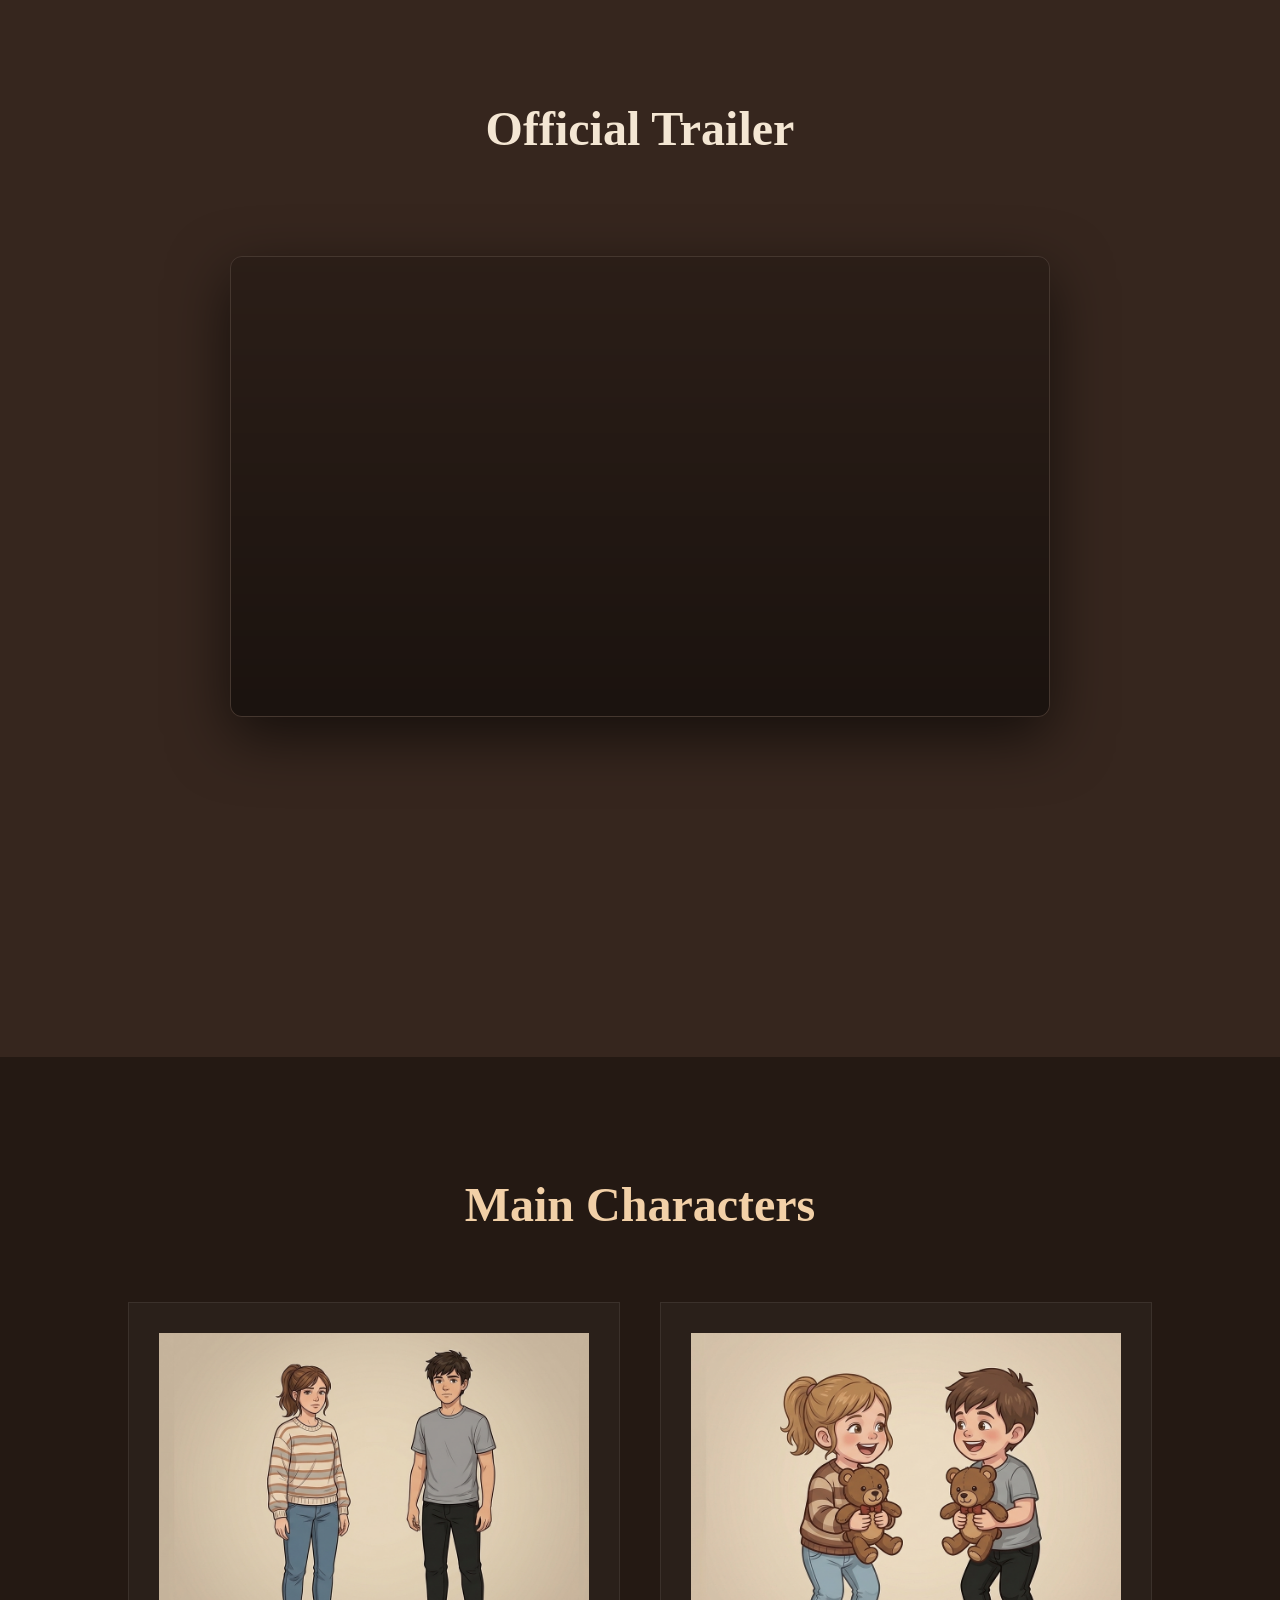
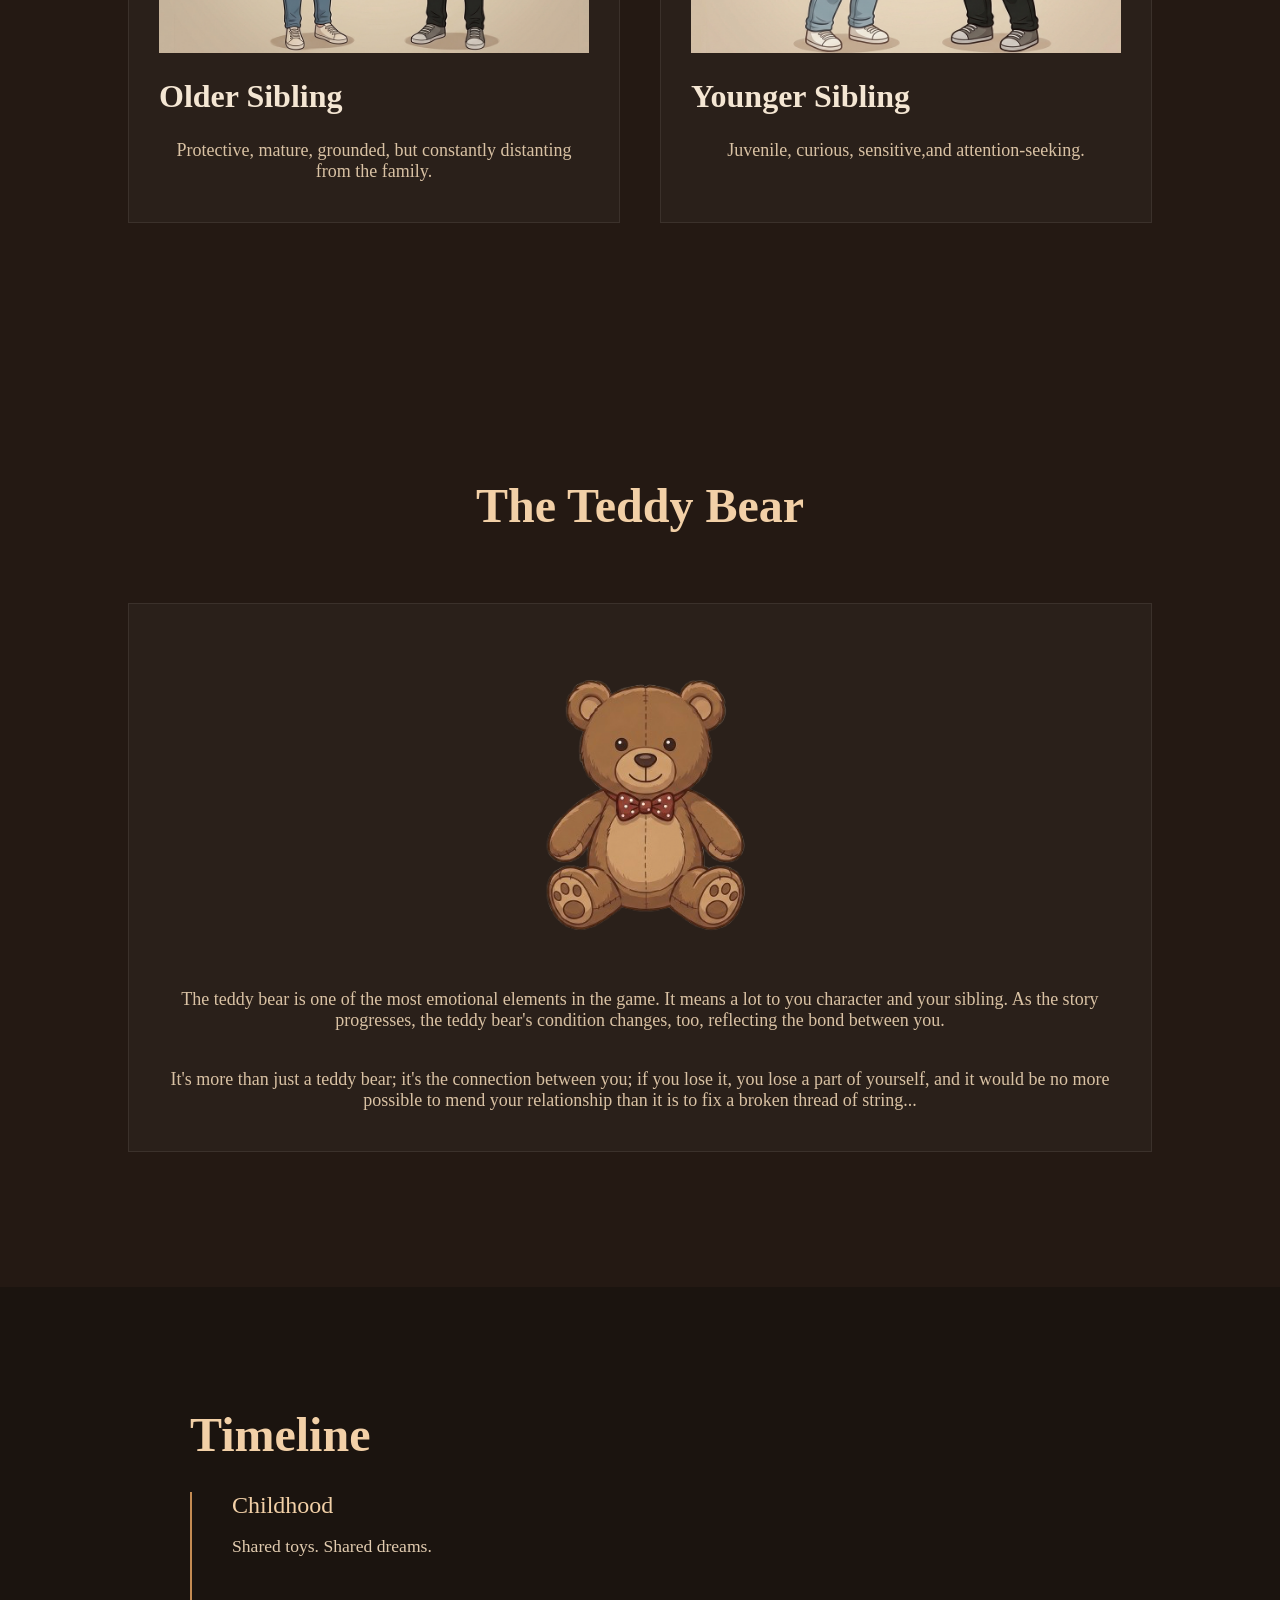
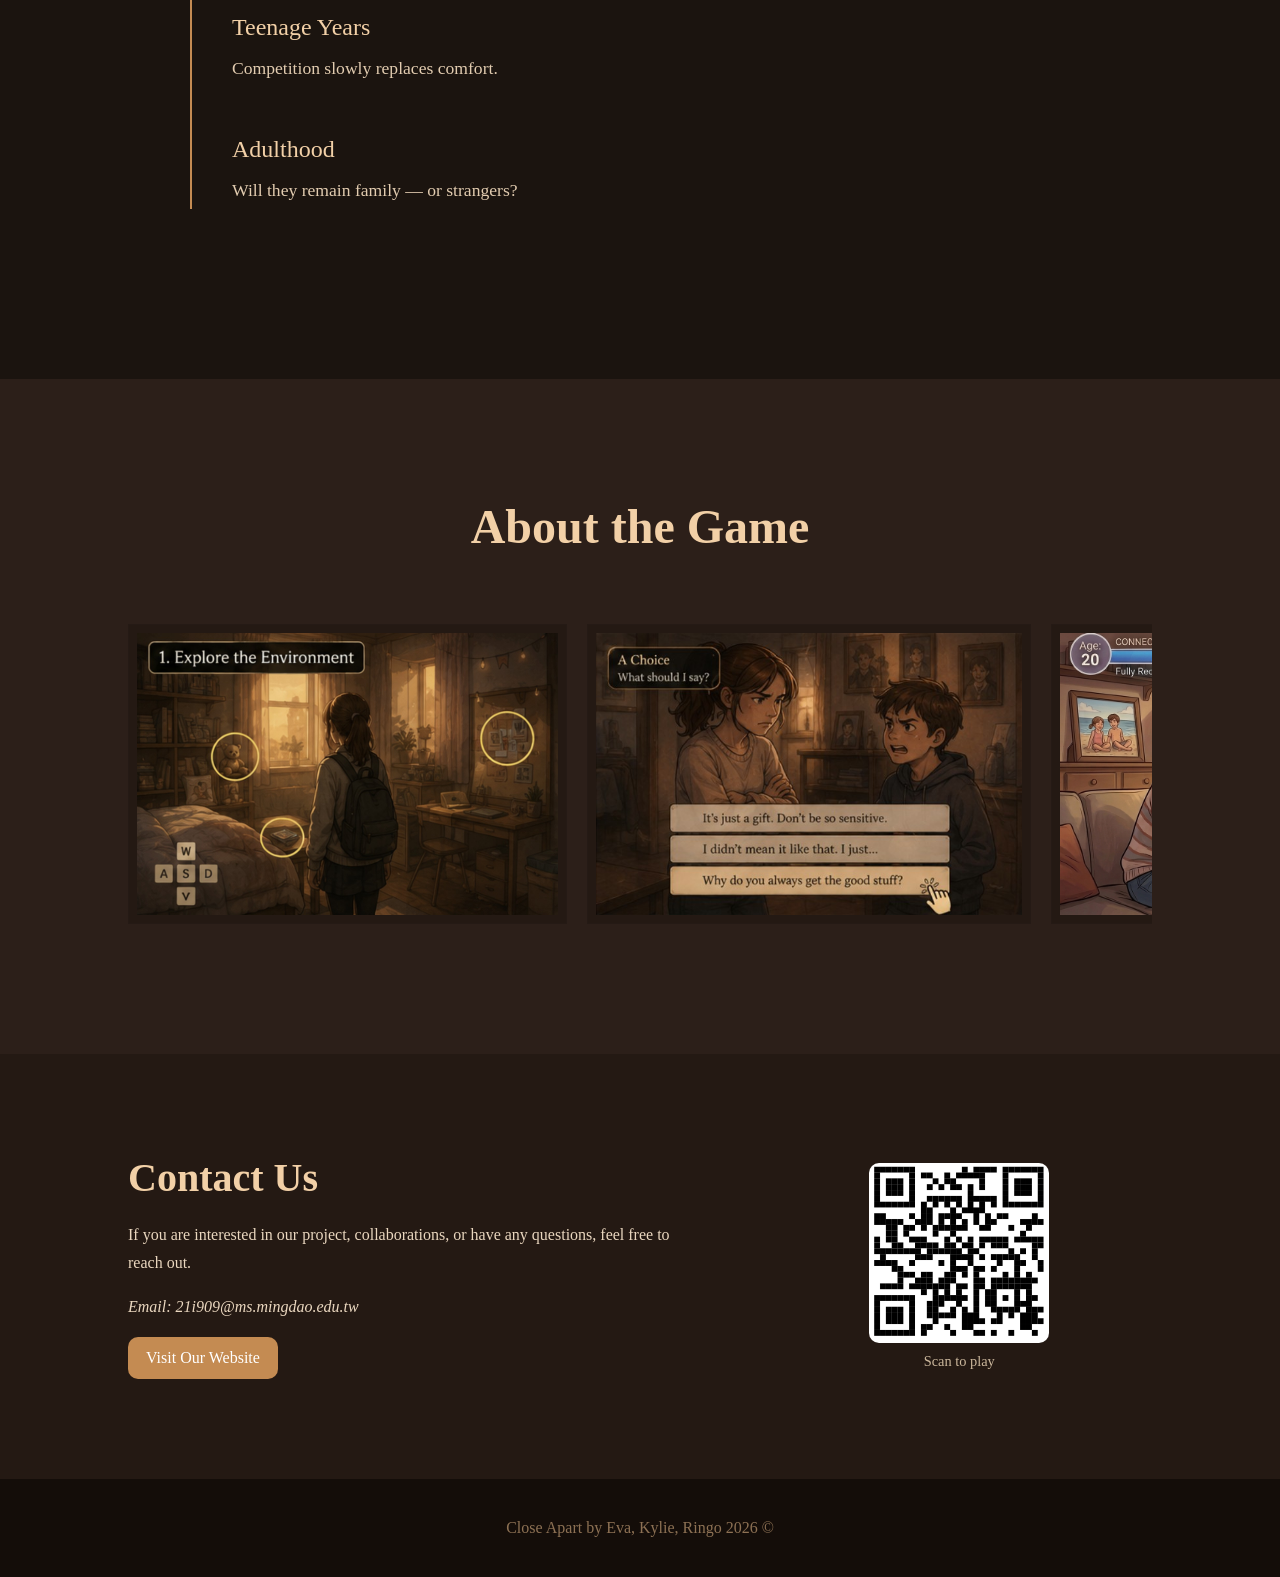
==== commit e6525e6d: "character page adjustment: added common pairs; trailer section adjustment: changed trailer" ====
--- a/index.html
+++ b/index.html
@@ -64,7 +64,7 @@
 
         <div class="section-content">
 
-            <h2>About The Game</h2>
+            <h2>Game Introduction</h2>
 
             <p>
                 <strong>Close Apart</strong> is a decision-based game focused
@@ -103,7 +103,7 @@
 
         <div class="trailer-placeholder">
             <iframe 
-                src="https://www.youtube.com/embed/hvcnCkybWXM?autoplay=1&mute=1&loop=1&playlist=hvcnCkybWXM"
+                src="https://www.youtube.com/embed/zgllRC_MZjU"
                 title="Close Apart Trailer"
                 frameborder="0"
                 allow="autoplay; fullscreen; encrypted-media"
--- a/css/main.css
+++ b/css/main.css
@@ -355,19 +355,6 @@
 
     pointer-events: none;
 }
-.play-button {
-    position: absolute;
-    top: 50%;
-    left: 50%;
-    transform: translate(-50%, -50%);
-
-    font-size: 3rem;
-    color: white;
-
-    opacity: 0.8;
-    transition: 0.3s;
-}
-
 .trailer-placeholder:hover .play-button {
     opacity: 1;
     transform: translate(-50%, -50%) scale(1.1);
@@ -525,6 +512,7 @@
 /* Responsive */
 
 @media (max-width: 768px) {
+    
 
     .navbar {
         flex-direction: column;
